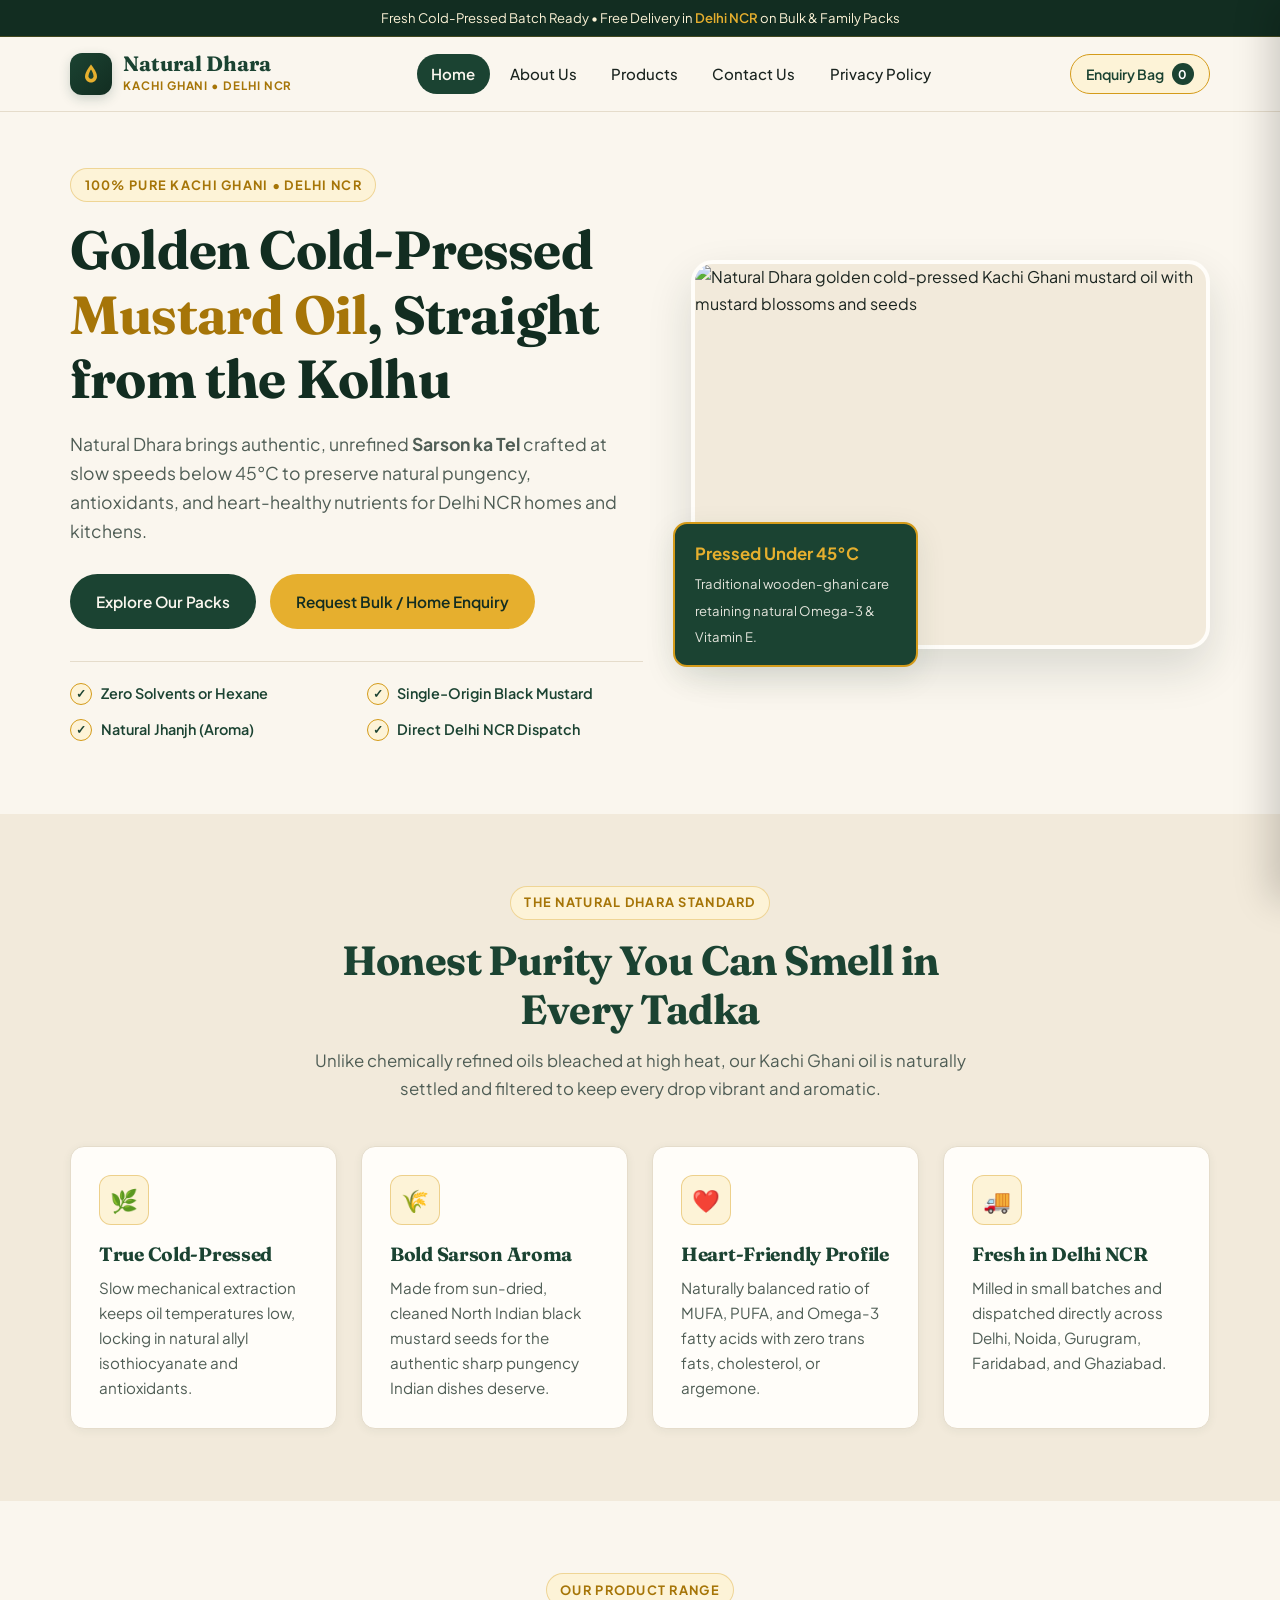
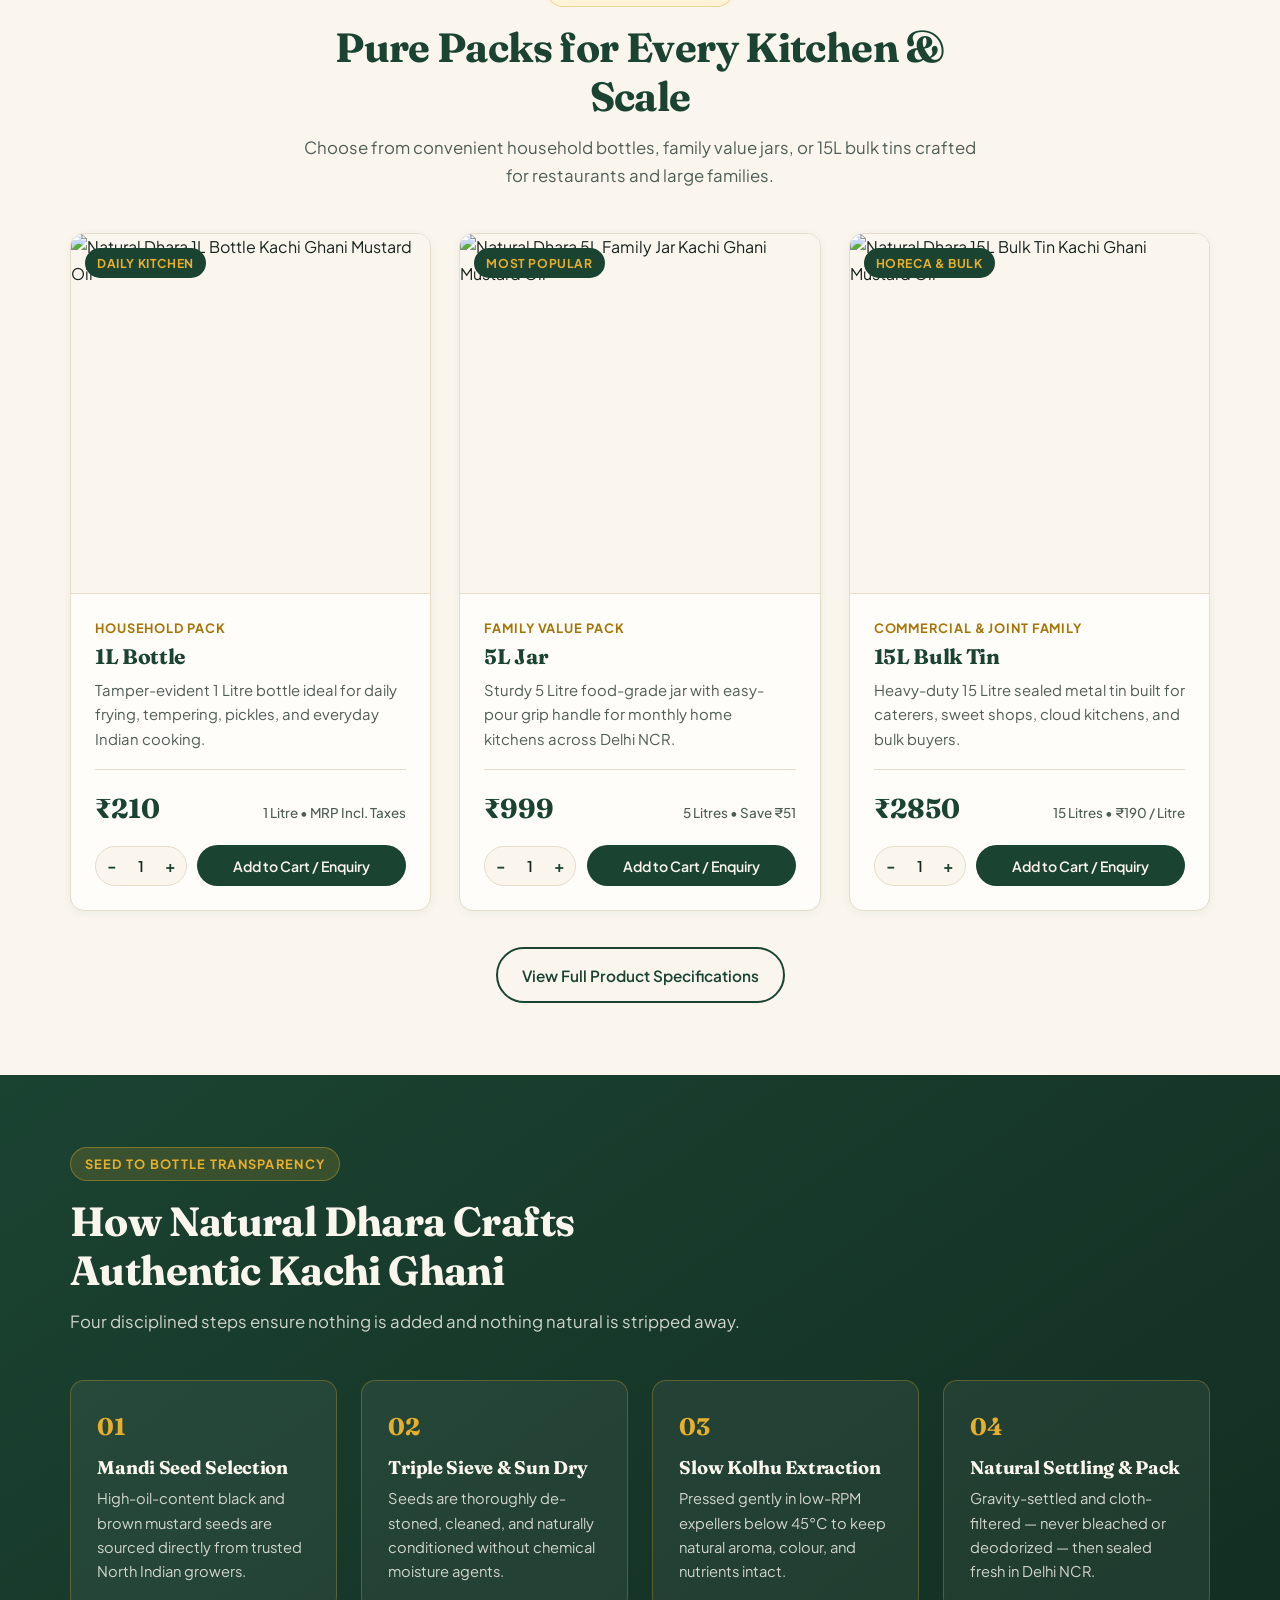
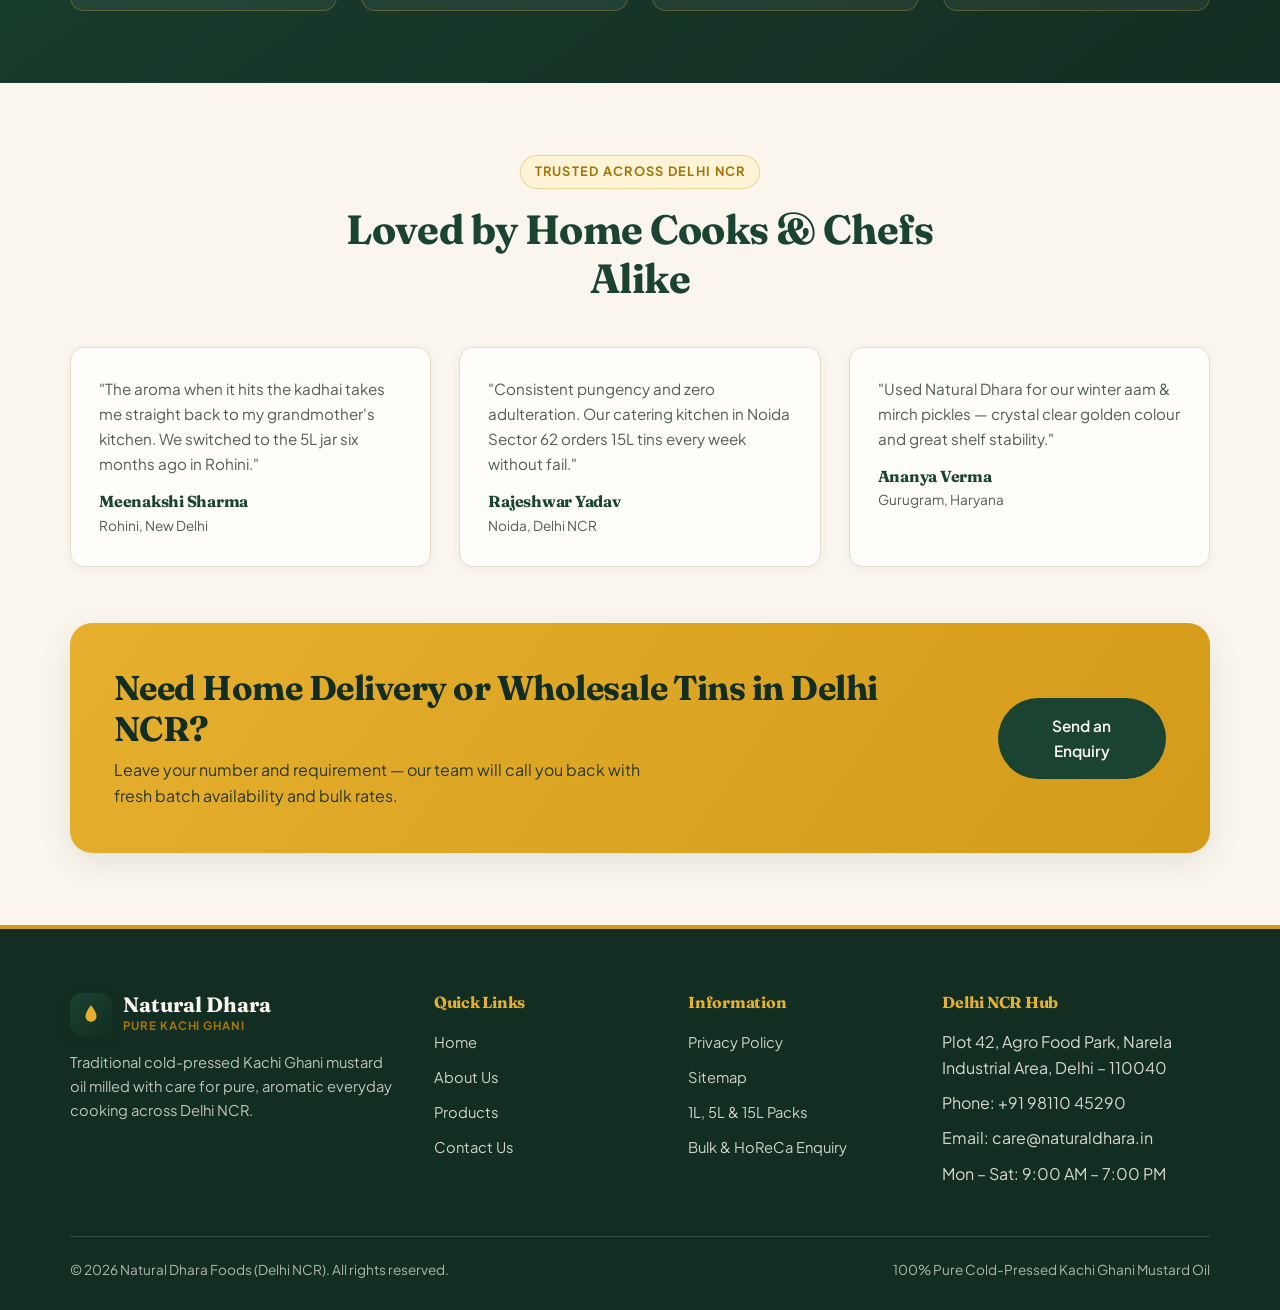
==== index.html @ 4e5362d5 "Add files via upload" ====
<!DOCTYPE html>
<html lang="en">
<head>
  <meta charset="UTF-8" />
  <meta name="viewport" content="width=device-width, initial-scale=1.0" />
  <title>Natural Dhara | Pure Cold-Pressed Kachi Ghani Mustard Oil — Delhi NCR</title>
  <meta name="description" content="Natural Dhara delivers 100% pure, unrefined cold-pressed Kachi Ghani mustard oil across Delhi NCR. Shop 1L bottle, 5L family jar, and 15L bulk tin." />
  <link rel="preconnect" href="https://fonts.googleapis.com" />
  <link rel="preconnect" href="https://fonts.gstatic.com" crossorigin />
  <link href="https://fonts.googleapis.com/css2?family=Fraunces:opsz,wght@9..144,600;9..144,700&family=Plus+Jakarta+Sans:wght@400;500;600;700&display=swap" rel="stylesheet" />
  <link rel="stylesheet" href="styles.css" />
</head>
<body>

  <div class="top-strip">
    Fresh Cold-Pressed Batch Ready • Free Delivery in <span>Delhi NCR</span> on Bulk &amp; Family Packs
  </div>

  <header class="site-header">
    <div class="container nav-wrapper">
      <a href="index.html" class="brand-logo" aria-label="Natural Dhara Home">
        <span class="brand-icon" aria-hidden="true">
          <svg width="24" height="24" viewBox="0 0 24 24" fill="none">
            <path d="M12 2.5C12 2.5 6 9.5 6 14.5C6 17.8137 8.68629 20.5 12 20.5C15.3137 20.5 18 17.8137 18 14.5C18 9.5 12 2.5 12 2.5Z" fill="#E6AF2E"/>
            <path d="M12 7.5C12 7.5 14.5 11.2 14.5 14.2C14.5 15.6 13.4 16.8 12 16.8C10.6 16.8 9.5 15.6 9.5 14.2C9.5 11.2 12 7.5 12 7.5Z" fill="#1B4332"/>
          </svg>
        </span>
        <span class="brand-text">
          <span class="brand-name">Natural Dhara</span>
          <span class="brand-sub">Kachi Ghani • Delhi NCR</span>
        </span>
      </a>

      <nav class="nav-links" id="nd-nav-links" aria-label="Main Navigation">
        <a href="index.html" class="active">Home</a>
        <a href="about.html">About Us</a>
        <a href="products.html">Products</a>
        <a href="contact.html">Contact Us</a>
        <a href="privacy.html">Privacy Policy</a>
      </nav>

      <div class="nav-actions">
        <button type="button" class="cart-btn" data-open-cart aria-label="Open Enquiry Bag">
          <span>Enquiry Bag</span>
          <span class="cart-count" data-cart-count>0</span>
        </button>
        <button type="button" class="hamburger" id="nd-menu-toggle" aria-label="Toggle Menu" aria-expanded="false">
          <svg width="22" height="22" viewBox="0 0 24 24" fill="none" stroke="currentColor" stroke-width="2.2" stroke-linecap="round">
            <line x1="3" y1="6" x2="21" y2="6" />
            <line x1="3" y1="12" x2="21" y2="12" />
            <line x1="3" y1="18" x2="21" y2="18" />
          </svg>
        </button>
      </div>
    </div>
  </header>

  <main>
    <!-- Hero -->
    <section class="hero">
      <div class="container hero-grid">
        <div class="hero-content">
          <span class="eyebrow">100% Pure Kachi Ghani • Delhi NCR</span>
          <h1>Golden Cold-Pressed <span class="highlight">Mustard Oil</span>, Straight from the Kolhu</h1>
          <p class="hero-lead">
            Natural Dhara brings authentic, unrefined <strong>Sarson ka Tel</strong> crafted at slow speeds below 45°C to preserve natural pungency, antioxidants, and heart-healthy nutrients for Delhi NCR homes and kitchens.
          </p>
          <div class="hero-cta">
            <a href="products.html" class="btn btn-primary">Explore Our Packs</a>
            <a href="contact.html" class="btn btn-mustard">Request Bulk / Home Enquiry</a>
          </div>
          <div class="hero-badges">
            <div class="hero-badge-item">
              <span class="badge-dot">✓</span>
              <span>Zero Solvents or Hexane</span>
            </div>
            <div class="hero-badge-item">
              <span class="badge-dot">✓</span>
              <span>Single-Origin Black Mustard</span>
            </div>
            <div class="hero-badge-item">
              <span class="badge-dot">✓</span>
              <span>Natural Jhanjh (Aroma)</span>
            </div>
            <div class="hero-badge-item">
              <span class="badge-dot">✓</span>
              <span>Direct Delhi NCR Dispatch</span>
            </div>
          </div>
        </div>

        <div class="hero-media">
          <div class="hero-image-card">
            <img src="images/hero-mustard-oil.jpg" alt="Natural Dhara golden cold-pressed Kachi Ghani mustard oil with mustard blossoms and seeds" />
          </div>
          <div class="hero-floating-card">
            <strong>Pressed Under 45°C</strong>
            <span>Traditional wooden-ghani care retaining natural Omega-3 &amp; Vitamin E.</span>
          </div>
        </div>
      </div>
    </section>

    <!-- Why Natural Dhara -->
    <section class="section section-alt">
      <div class="container">
        <div class="section-header centered">
          <span class="eyebrow">The Natural Dhara Standard</span>
          <h2>Honest Purity You Can Smell in Every Tadka</h2>
          <p>Unlike chemically refined oils bleached at high heat, our Kachi Ghani oil is naturally settled and filtered to keep every drop vibrant and aromatic.</p>
        </div>

        <div class="grid-4">
          <article class="card">
            <div class="feature-icon" aria-hidden="true">🌿</div>
            <h3>True Cold-Pressed</h3>
            <p>Slow mechanical extraction keeps oil temperatures low, locking in natural allyl isothiocyanate and antioxidants.</p>
          </article>
          <article class="card">
            <div class="feature-icon" aria-hidden="true">🌾</div>
            <h3>Bold Sarson Aroma</h3>
            <p>Made from sun-dried, cleaned North Indian black mustard seeds for the authentic sharp pungency Indian dishes deserve.</p>
          </article>
          <article class="card">
            <div class="feature-icon" aria-hidden="true">❤️</div>
            <h3>Heart-Friendly Profile</h3>
            <p>Naturally balanced ratio of MUFA, PUFA, and Omega-3 fatty acids with zero trans fats, cholesterol, or argemone.</p>
          </article>
          <article class="card">
            <div class="feature-icon" aria-hidden="true">🚚</div>
            <h3>Fresh in Delhi NCR</h3>
            <p>Milled in small batches and dispatched directly across Delhi, Noida, Gurugram, Faridabad, and Ghaziabad.</p>
          </article>
        </div>
      </div>
    </section>

    <!-- Featured Packs -->
    <section class="section">
      <div class="container">
        <div class="section-header centered">
          <span class="eyebrow">Our Product Range</span>
          <h2>Pure Packs for Every Kitchen &amp; Scale</h2>
          <p>Choose from convenient household bottles, family value jars, or 15L bulk tins crafted for restaurants and large families.</p>
        </div>

        <div class="grid-3">
          <article class="product-card">
            <span class="product-badge">Daily Kitchen</span>
            <div class="product-img-wrap">
              <img src="images/product-1l.jpg" alt="Natural Dhara 1L Bottle Kachi Ghani Mustard Oil" />
            </div>
            <div class="product-body">
              <span class="product-meta">Household Pack</span>
              <h3 class="product-title">1L Bottle</h3>
              <p class="product-desc">Tamper-evident 1 Litre bottle ideal for daily frying, tempering, pickles, and everyday Indian cooking.</p>
              <div class="product-footer">
                <div class="price-row">
                  <span class="product-price">₹210</span>
                  <span class="product-unit">1 Litre • MRP Incl. Taxes</span>
                </div>
                <div class="qty-action-row">
                  <div class="qty-selector">
                    <button type="button" data-card-qty="-1" aria-label="Decrease 1L quantity">-</button>
                    <span data-qty-val>1</span>
                    <button type="button" data-card-qty="1" aria-label="Increase 1L quantity">+</button>
                  </div>
                  <button type="button" class="btn btn-primary btn-sm add-enquiry-btn" data-add-product="1l-bottle">Add to Cart / Enquiry</button>
                </div>
              </div>
            </div>
          </article>

          <article class="product-card">
            <span class="product-badge">Most Popular</span>
            <div class="product-img-wrap">
              <img src="images/product-5l.jpg" alt="Natural Dhara 5L Family Jar Kachi Ghani Mustard Oil" />
            </div>
            <div class="product-body">
              <span class="product-meta">Family Value Pack</span>
              <h3 class="product-title">5L Jar</h3>
              <p class="product-desc">Sturdy 5 Litre food-grade jar with easy-pour grip handle for monthly home kitchens across Delhi NCR.</p>
              <div class="product-footer">
                <div class="price-row">
                  <span class="product-price">₹999</span>
                  <span class="product-unit">5 Litres • Save ₹51</span>
                </div>
                <div class="qty-action-row">
                  <div class="qty-selector">
                    <button type="button" data-card-qty="-1" aria-label="Decrease 5L quantity">-</button>
                    <span data-qty-val>1</span>
                    <button type="button" data-card-qty="1" aria-label="Increase 5L quantity">+</button>
                  </div>
                  <button type="button" class="btn btn-primary btn-sm add-enquiry-btn" data-add-product="5l-jar">Add to Cart / Enquiry</button>
                </div>
              </div>
            </div>
          </article>

          <article class="product-card">
            <span class="product-badge">HoReCa &amp; Bulk</span>
            <div class="product-img-wrap">
              <img src="images/product-15l.jpg" alt="Natural Dhara 15L Bulk Tin Kachi Ghani Mustard Oil" />
            </div>
            <div class="product-body">
              <span class="product-meta">Commercial &amp; Joint Family</span>
              <h3 class="product-title">15L Bulk Tin</h3>
              <p class="product-desc">Heavy-duty 15 Litre sealed metal tin built for caterers, sweet shops, cloud kitchens, and bulk buyers.</p>
              <div class="product-footer">
                <div class="price-row">
                  <span class="product-price">₹2850</span>
                  <span class="product-unit">15 Litres • ₹190 / Litre</span>
                </div>
                <div class="qty-action-row">
                  <div class="qty-selector">
                    <button type="button" data-card-qty="-1" aria-label="Decrease 15L quantity">-</button>
                    <span data-qty-val>1</span>
                    <button type="button" data-card-qty="1" aria-label="Increase 15L quantity">+</button>
                  </div>
                  <button type="button" class="btn btn-primary btn-sm add-enquiry-btn" data-add-product="15l-tin">Add to Cart / Enquiry</button>
                </div>
              </div>
            </div>
          </article>
        </div>

        <div style="text-align:center; margin-top:2.25rem;">
          <a href="products.html" class="btn btn-outline">View Full Product Specifications</a>
        </div>
      </div>
    </section>

    <!-- Cold-Press Process -->
    <section class="section section-green">
      <div class="container">
        <div class="section-header">
          <span class="eyebrow">Seed to Bottle Transparency</span>
          <h2>How Natural Dhara Crafts Authentic Kachi Ghani</h2>
          <p>Four disciplined steps ensure nothing is added and nothing natural is stripped away.</p>
        </div>

        <div class="grid-4">
          <div class="process-card">
            <span class="process-step">01</span>
            <h3>Mandi Seed Selection</h3>
            <p>High-oil-content black and brown mustard seeds are sourced directly from trusted North Indian growers.</p>
          </div>
          <div class="process-card">
            <span class="process-step">02</span>
            <h3>Triple Sieve &amp; Sun Dry</h3>
            <p>Seeds are thoroughly de-stoned, cleaned, and naturally conditioned without chemical moisture agents.</p>
          </div>
          <div class="process-card">
            <span class="process-step">03</span>
            <h3>Slow Kolhu Extraction</h3>
            <p>Pressed gently in low-RPM expellers below 45°C to keep natural aroma, colour, and nutrients intact.</p>
          </div>
          <div class="process-card">
            <span class="process-step">04</span>
            <h3>Natural Settling &amp; Pack</h3>
            <p>Gravity-settled and cloth-filtered — never bleached or deodorized — then sealed fresh in Delhi NCR.</p>
          </div>
        </div>
      </div>
    </section>

    <!-- Testimonials & CTA -->
    <section class="section">
      <div class="container">
        <div class="section-header centered">
          <span class="eyebrow">Trusted Across Delhi NCR</span>
          <h2>Loved by Home Cooks &amp; Chefs Alike</h2>
        </div>

        <div class="grid-3" style="margin-bottom: 3.5rem;">
          <article class="card">
            <p>"The aroma when it hits the kadhai takes me straight back to my grandmother's kitchen. We switched to the 5L jar six months ago in Rohini."</p>
            <h4 style="margin-top:1rem;">Meenakshi Sharma</h4>
            <span style="font-size:0.85rem;color:var(--text-muted);">Rohini, New Delhi</span>
          </article>
          <article class="card">
            <p>"Consistent pungency and zero adulteration. Our catering kitchen in Noida Sector 62 orders 15L tins every week without fail."</p>
            <h4 style="margin-top:1rem;">Rajeshwar Yadav</h4>
            <span style="font-size:0.85rem;color:var(--text-muted);">Noida, Delhi NCR</span>
          </article>
          <article class="card">
            <p>"Used Natural Dhara for our winter aam &amp; mirch pickles — crystal clear golden colour and great shelf stability."</p>
            <h4 style="margin-top:1rem;">Ananya Verma</h4>
            <span style="font-size:0.85rem;color:var(--text-muted);">Gurugram, Haryana</span>
          </article>
        </div>

        <div class="cta-banner">
          <div>
            <h2>Need Home Delivery or Wholesale Tins in Delhi NCR?</h2>
            <p>Leave your number and requirement — our team will call you back with fresh batch availability and bulk rates.</p>
          </div>
          <a href="contact.html" class="btn btn-primary">Send an Enquiry</a>
        </div>
      </div>
    </section>
  </main>

  <footer class="site-footer">
    <div class="container">
      <div class="footer-grid">
        <div class="footer-brand">
          <a href="index.html" class="brand-logo">
            <span class="brand-icon" aria-hidden="true">
              <svg width="22" height="22" viewBox="0 0 24 24" fill="none">
                <path d="M12 2.5C12 2.5 6 9.5 6 14.5C6 17.8137 8.68629 20.5 12 20.5C15.3137 20.5 18 17.8137 18 14.5C18 9.5 12 2.5 12 2.5Z" fill="#E6AF2E"/>
              </svg>
            </span>
            <span class="brand-text">
              <span class="brand-name">Natural Dhara</span>
              <span class="brand-sub">Pure Kachi Ghani</span>
            </span>
          </a>
          <p>Traditional cold-pressed Kachi Ghani mustard oil milled with care for pure, aromatic everyday cooking across Delhi NCR.</p>
        </div>

        <div>
          <h4>Quick Links</h4>
          <ul class="footer-links">
            <li><a href="index.html">Home</a></li>
            <li><a href="about.html">About Us</a></li>
            <li><a href="products.html">Products</a></li>
            <li><a href="contact.html">Contact Us</a></li>
          </ul>
        </div>

        <div>
          <h4>Information</h4>
          <ul class="footer-links">
            <li><a href="privacy.html">Privacy Policy</a></li>
            <li><a href="sitemap.xml">Sitemap</a></li>
            <li><a href="products.html">1L, 5L &amp; 15L Packs</a></li>
            <li><a href="contact.html">Bulk &amp; HoReCa Enquiry</a></li>
          </ul>
        </div>

        <div>
          <h4>Delhi NCR Hub</h4>
          <ul class="footer-links">
            <li>Plot 42, Agro Food Park, Narela Industrial Area, Delhi – 110040</li>
            <li>Phone: +91 98110 45290</li>
            <li>Email: care@naturaldhara.in</li>
            <li>Mon – Sat: 9:00 AM – 7:00 PM</li>
          </ul>
        </div>
      </div>

      <div class="footer-bottom">
        <span>© 2026 Natural Dhara Foods (Delhi NCR). All rights reserved.</span>
        <span>100% Pure Cold-Pressed Kachi Ghani Mustard Oil</span>
      </div>
    </div>
  </footer>

  <!-- Enquiry Bag Slide-Over Drawer -->
  <div class="drawer-backdrop" id="nd-drawer-backdrop"></div>
  <aside class="cart-drawer" id="nd-cart-drawer" aria-label="Enquiry Bag Drawer">
    <div class="drawer-header">
      <h3>Your Enquiry Bag</h3>
      <button type="button" class="drawer-close" id="nd-drawer-close" aria-label="Close Enquiry Bag">✕</button>
    </div>
    <div class="drawer-body" id="nd-drawer-body"></div>
    <div class="drawer-footer">
      <div class="drawer-total-row">
        <span>Estimated Total</span>
        <span id="nd-drawer-total">₹0</span>
      </div>
      <a href="contact.html" id="nd-drawer-proceed" class="btn btn-mustard" style="width:100%;">Proceed to Enquiry Form</a>
    </div>
  </aside>

  <script src="script.js"></script>
</body>
</html>
---- styles.css ----
/* ==========================================================================
   Natural Dhara — Cold-Pressed Kachi Ghani Mustard Oil (Delhi NCR)
   Color Palette:
     - Cream: #FAF6EE (bg), #F2EADB (surface), #FFFDF9 (card)
     - Dark Green: #1B4332 (primary), #122D21 (deep), #2D5A44 (hover)
     - Warm Mustard Yellow: #D49B1A (accent), #E6AF2E (bright), #FDF3D7 (tint)
   ========================================================================== */

:root {
  --cream-bg: #FAF6EE;
  --cream-surface: #F2EADB;
  --cream-card: #FFFDF9;
  --green-dark: #1B4332;
  --green-deep: #122D21;
  --green-mid: #2D5A44;
  --green-muted: #4A6457;
  --mustard: #D49B1A;
  --mustard-bright: #E6AF2E;
  --mustard-dark: #A67508;
  --mustard-tint: #FDF3D7;
  --text-main: #1A241F;
  --text-muted: #4F5D55;
  --border-light: #E5DCCB;
  --shadow-sm: 0 2px 10px rgba(27, 67, 50, 0.06);
  --shadow-md: 0 10px 30px rgba(27, 67, 50, 0.10);
  --shadow-lg: 0 20px 45px rgba(18, 45, 33, 0.14);
  --radius-sm: 8px;
  --radius-md: 14px;
  --radius-lg: 22px;
  --max-width: 1180px;
  --transition: 0.24s cubic-bezier(0.22, 1, 0.36, 1);
}

*,
*::before,
*::after {
  box-sizing: border-box;
  margin: 0;
  padding: 0;
}

html {
  scroll-behavior: smooth;
  font-size: 16px;
}

body {
  font-family: 'Plus Jakarta Sans', -apple-system, BlinkMacSystemFont, 'Segoe UI', Roboto, sans-serif;
  background-color: var(--cream-bg);
  color: var(--text-main);
  line-height: 1.65;
  -webkit-font-smoothing: antialiased;
  overflow-x: hidden;
}

h1, h2, h3, h4, .font-serif {
  font-family: 'Fraunces', Georgia, 'Times New Roman', serif;
  color: var(--green-dark);
  line-height: 1.2;
  letter-spacing: -0.015em;
}

img {
  max-width: 100%;
  display: block;
}

a {
  color: inherit;
  text-decoration: none;
  transition: color var(--transition);
}

ul {
  list-style: none;
}

button,
input,
select,
textarea {
  font-family: inherit;
  font-size: inherit;
}

.container {
  width: 100%;
  max-width: var(--max-width);
  margin: 0 auto;
  padding: 0 1.25rem;
}

/* ---------- Announcement Top Strip ---------- */
.top-strip {
  background-color: var(--green-deep);
  color: var(--mustard-tint);
  font-size: 0.82rem;
  padding: 0.45rem 1rem;
  text-align: center;
  border-bottom: 1px solid rgba(212, 155, 26, 0.25);
}

.top-strip span {
  color: var(--mustard-bright);
  font-weight: 600;
}

/* ---------- Header & Navigation ---------- */
.site-header {
  position: sticky;
  top: 0;
  z-index: 100;
  background-color: rgba(250, 246, 238, 0.94);
  backdrop-filter: blur(12px);
  -webkit-backdrop-filter: blur(12px);
  border-bottom: 1px solid var(--border-light);
}

.nav-wrapper {
  display: flex;
  align-items: center;
  justify-content: space-between;
  gap: 1rem;
  min-height: 74px;
}

.brand-logo {
  display: inline-flex;
  align-items: center;
  gap: 0.7rem;
  flex-shrink: 0;
}

.brand-icon {
  width: 42px;
  height: 42px;
  border-radius: 12px;
  background: linear-gradient(135deg, var(--green-dark), var(--green-deep));
  display: grid;
  place-items: center;
  box-shadow: 0 4px 12px rgba(27, 67, 50, 0.2);
}

.brand-text {
  display: flex;
  flex-direction: column;
}

.brand-name {
  font-family: 'Fraunces', Georgia, serif;
  font-size: 1.3rem;
  font-weight: 700;
  color: var(--green-dark);
  line-height: 1.1;
}

.brand-sub {
  font-size: 0.72rem;
  letter-spacing: 0.08em;
  text-transform: uppercase;
  color: var(--mustard-dark);
  font-weight: 700;
}

.nav-links {
  display: flex;
  align-items: center;
  gap: 0.35rem;
}

.nav-links a {
  padding: 0.5rem 0.9rem;
  border-radius: 999px;
  font-size: 0.94rem;
  font-weight: 500;
  color: var(--text-main);
  transition: background-color var(--transition), color var(--transition);
}

.nav-links a:hover {
  background-color: var(--cream-surface);
  color: var(--green-dark);
}

.nav-links a.active {
  background-color: var(--green-dark);
  color: var(--cream-bg);
  font-weight: 600;
}

.nav-actions {
  display: flex;
  align-items: center;
  gap: 0.65rem;
}

.cart-btn {
  display: inline-flex;
  align-items: center;
  gap: 0.5rem;
  background-color: var(--mustard-tint);
  color: var(--green-dark);
  border: 1.5px solid var(--mustard);
  padding: 0.5rem 0.95rem;
  border-radius: 999px;
  font-weight: 600;
  font-size: 0.88rem;
  cursor: pointer;
  transition: all var(--transition);
}

.cart-btn:hover {
  background-color: var(--mustard-bright);
  transform: translateY(-1px);
}

.cart-count {
  background-color: var(--green-dark);
  color: #fff;
  font-size: 0.75rem;
  font-weight: 700;
  min-width: 22px;
  height: 22px;
  border-radius: 999px;
  display: inline-grid;
  place-items: center;
  padding: 0 0.35rem;
}

.hamburger {
  display: none;
  background: transparent;
  border: 1.5px solid var(--border-light);
  border-radius: var(--radius-sm);
  width: 42px;
  height: 42px;
  place-items: center;
  cursor: pointer;
  color: var(--green-dark);
}

/* ---------- Buttons ---------- */
.btn {
  display: inline-flex;
  align-items: center;
  justify-content: center;
  gap: 0.5rem;
  padding: 0.82rem 1.5rem;
  border-radius: 999px;
  font-weight: 600;
  font-size: 0.96rem;
  cursor: pointer;
  border: 2px solid transparent;
  transition: all var(--transition);
  text-align: center;
}

.btn-primary {
  background-color: var(--green-dark);
  color: var(--cream-bg);
}

.btn-primary:hover {
  background-color: var(--green-deep);
  transform: translateY(-2px);
  box-shadow: var(--shadow-md);
}

.btn-mustard {
  background-color: var(--mustard-bright);
  color: var(--green-deep);
}

.btn-mustard:hover {
  background-color: var(--mustard);
  transform: translateY(-2px);
  box-shadow: var(--shadow-md);
}

.btn-outline {
  background-color: transparent;
  border-color: var(--green-dark);
  color: var(--green-dark);
}

.btn-outline:hover {
  background-color: var(--green-dark);
  color: var(--cream-bg);
}

.btn-sm {
  padding: 0.6rem 1.1rem;
  font-size: 0.88rem;
}

/* ---------- Section Helpers ---------- */
.section {
  padding: 4.5rem 0;
}

.section-alt {
  background-color: var(--cream-surface);
}

.section-green {
  background: linear-gradient(145deg, var(--green-dark), var(--green-deep));
  color: var(--cream-bg);
}

.section-green h2,
.section-green h3,
.section-green h4 {
  color: var(--cream-bg);
}

.eyebrow {
  display: inline-flex;
  align-items: center;
  gap: 0.45rem;
  font-size: 0.8rem;
  font-weight: 700;
  text-transform: uppercase;
  letter-spacing: 0.1em;
  color: var(--mustard-dark);
  background-color: var(--mustard-tint);
  border: 1px solid rgba(212, 155, 26, 0.35);
  padding: 0.35rem 0.85rem;
  border-radius: 999px;
  margin-bottom: 1rem;
}

.section-green .eyebrow {
  background-color: rgba(230, 175, 46, 0.16);
  color: var(--mustard-bright);
  border-color: rgba(230, 175, 46, 0.38);
}

.section-header {
  max-width: 680px;
  margin-bottom: 2.75rem;
}

.section-header.centered {
  margin-left: auto;
  margin-right: auto;
  text-align: center;
}

.section-header h2 {
  font-size: clamp(1.85rem, 3.2vw, 2.55rem);
  margin-bottom: 0.8rem;
}

.section-header p {
  color: var(--text-muted);
  font-size: 1.05rem;
}

.section-green .section-header p {
  color: rgba(250, 246, 238, 0.82);
}

/* ---------- Hero Section ---------- */
.hero {
  padding: 3.5rem 0 4.5rem;
  position: relative;
  overflow: hidden;
}

.hero-grid {
  display: grid;
  grid-template-columns: 1.05fr 0.95fr;
  gap: 3rem;
  align-items: center;
}

.hero-content h1 {
  font-size: clamp(2.2rem, 4.4vw, 3.35rem);
  margin-bottom: 1.15rem;
  color: var(--green-deep);
}

.hero-content h1 .highlight {
  color: var(--mustard-dark);
  position: relative;
}

.hero-lead {
  font-size: 1.1rem;
  color: var(--text-muted);
  margin-bottom: 1.75rem;
  max-width: 560px;
}

.hero-cta {
  display: flex;
  flex-wrap: wrap;
  gap: 0.9rem;
  margin-bottom: 2rem;
}

.hero-badges {
  display: grid;
  grid-template-columns: repeat(2, minmax(0, 1fr));
  gap: 0.75rem 1.25rem;
  padding-top: 1.25rem;
  border-top: 1px solid var(--border-light);
}

.hero-badge-item {
  display: flex;
  align-items: center;
  gap: 0.55rem;
  font-size: 0.9rem;
  font-weight: 600;
  color: var(--green-dark);
}

.badge-dot {
  width: 22px;
  height: 22px;
  border-radius: 50%;
  background-color: var(--mustard-tint);
  border: 1px solid var(--mustard);
  color: var(--green-dark);
  display: grid;
  place-items: center;
  font-size: 0.75rem;
  flex-shrink: 0;
}

.hero-media {
  position: relative;
}

.hero-image-card {
  border-radius: var(--radius-lg);
  overflow: hidden;
  box-shadow: var(--shadow-lg);
  border: 4px solid var(--cream-card);
  background-color: var(--cream-surface);
  aspect-ratio: 4 / 3;
}

.hero-image-card img {
  width: 100%;
  height: 100%;
  object-fit: cover;
}

.hero-floating-card {
  position: absolute;
  bottom: -18px;
  left: -18px;
  background-color: var(--green-dark);
  color: var(--cream-bg);
  padding: 1rem 1.25rem;
  border-radius: var(--radius-md);
  box-shadow: var(--shadow-md);
  border: 2px solid var(--mustard);
  max-width: 245px;
}

.hero-floating-card strong {
  display: block;
  color: var(--mustard-bright);
  font-size: 1.05rem;
  margin-bottom: 0.15rem;
}

.hero-floating-card span {
  font-size: 0.82rem;
  color: rgba(250, 246, 238, 0.9);
}

/* ---------- Page Banner (Inner Pages) ---------- */
.page-banner {
  background: linear-gradient(135deg, var(--green-dark), var(--green-deep));
  color: var(--cream-bg);
  padding: 3.5rem 0;
  border-bottom: 4px solid var(--mustard);
}

.page-banner h1 {
  color: var(--cream-bg);
  font-size: clamp(2rem, 3.8vw, 2.8rem);
  margin-bottom: 0.6rem;
}

.page-banner p {
  color: rgba(250, 246, 238, 0.85);
  max-width: 650px;
  font-size: 1.05rem;
}

.breadcrumb {
  display: flex;
  align-items: center;
  gap: 0.5rem;
  font-size: 0.85rem;
  color: var(--mustard-bright);
  margin-bottom: 0.9rem;
}

.breadcrumb a:hover {
  text-decoration: underline;
}

/* ---------- Grids & Cards ---------- */
.grid-4 {
  display: grid;
  grid-template-columns: repeat(4, minmax(0, 1fr));
  gap: 1.5rem;
}

.grid-3 {
  display: grid;
  grid-template-columns: repeat(3, minmax(0, 1fr));
  gap: 1.75rem;
}

.grid-2 {
  display: grid;
  grid-template-columns: repeat(2, minmax(0, 1fr));
  gap: 2.25rem;
  align-items: center;
}

.card {
  background-color: var(--cream-card);
  border: 1px solid var(--border-light);
  border-radius: var(--radius-md);
  padding: 1.75rem;
  box-shadow: var(--shadow-sm);
  transition: transform var(--transition), box-shadow var(--transition);
}

.card:hover {
  transform: translateY(-4px);
  box-shadow: var(--shadow-md);
}

.feature-icon {
  width: 50px;
  height: 50px;
  border-radius: 12px;
  background-color: var(--mustard-tint);
  color: var(--green-dark);
  display: grid;
  place-items: center;
  font-size: 1.4rem;
  margin-bottom: 1.1rem;
  border: 1px solid rgba(212, 155, 26, 0.4);
}

.card h3 {
  font-size: 1.2rem;
  margin-bottom: 0.55rem;
}

.card p {
  color: var(--text-muted);
  font-size: 0.95rem;
}

/* ---------- Product Cards ---------- */
.product-card {
  background-color: var(--cream-card);
  border: 1px solid var(--border-light);
  border-radius: var(--radius-md);
  overflow: hidden;
  display: flex;
  flex-direction: column;
  box-shadow: var(--shadow-sm);
  transition: transform var(--transition), box-shadow var(--transition);
  position: relative;
}

.product-card:hover {
  transform: translateY(-5px);
  box-shadow: var(--shadow-md);
}

.product-badge {
  position: absolute;
  top: 14px;
  left: 14px;
  background-color: var(--green-dark);
  color: var(--mustard-bright);
  font-size: 0.76rem;
  font-weight: 700;
  text-transform: uppercase;
  letter-spacing: 0.05em;
  padding: 0.3rem 0.75rem;
  border-radius: 999px;
  z-index: 2;
}

.product-img-wrap {
  background-color: var(--cream-bg);
  aspect-ratio: 1 / 1;
  overflow: hidden;
  border-bottom: 1px solid var(--border-light);
}

.product-img-wrap img {
  width: 100%;
  height: 100%;
  object-fit: cover;
  transition: transform 0.4s ease;
}

.product-card:hover .product-img-wrap img {
  transform: scale(1.04);
}

.product-body {
  padding: 1.5rem;
  display: flex;
  flex-direction: column;
  flex: 1;
}

.product-meta {
  font-size: 0.8rem;
  font-weight: 700;
  text-transform: uppercase;
  letter-spacing: 0.07em;
  color: var(--mustard-dark);
  margin-bottom: 0.35rem;
}

.product-title {
  font-size: 1.32rem;
  margin-bottom: 0.5rem;
}

.product-desc {
  color: var(--text-muted);
  font-size: 0.93rem;
  margin-bottom: 1.1rem;
}

.product-specs {
  display: flex;
  flex-wrap: wrap;
  gap: 0.4rem;
  margin-bottom: 1.25rem;
}

.spec-pill {
  font-size: 0.78rem;
  background-color: var(--cream-surface);
  color: var(--green-dark);
  padding: 0.25rem 0.65rem;
  border-radius: 999px;
  font-weight: 600;
}

.product-footer {
  margin-top: auto;
  padding-top: 1rem;
  border-top: 1px solid var(--border-light);
  display: flex;
  flex-direction: column;
  gap: 0.9rem;
}

.price-row {
  display: flex;
  align-items: baseline;
  justify-content: space-between;
  gap: 0.75rem;
}

.product-price {
  font-family: 'Fraunces', Georgia, serif;
  font-size: 1.7rem;
  font-weight: 700;
  color: var(--green-dark);
}

.product-unit {
  font-size: 0.84rem;
  color: var(--text-muted);
  font-weight: 500;
}

.qty-action-row {
  display: flex;
  align-items: center;
  gap: 0.65rem;
}

.qty-selector {
  display: inline-flex;
  align-items: center;
  border: 1.5px solid var(--border-light);
  border-radius: 999px;
  background-color: var(--cream-bg);
  overflow: hidden;
}

.qty-selector button {
  background: transparent;
  border: none;
  width: 32px;
  height: 38px;
  font-weight: 700;
  color: var(--green-dark);
  cursor: pointer;
}

.qty-selector button:hover {
  background-color: var(--cream-surface);
}

.qty-selector span {
  min-width: 26px;
  text-align: center;
  font-weight: 600;
  font-size: 0.92rem;
}

.add-enquiry-btn {
  flex: 1;
}

/* ---------- Process Steps (Dark Green Band) ---------- */
.process-card {
  background-color: rgba(255, 253, 249, 0.06);
  border: 1px solid rgba(230, 175, 46, 0.28);
  border-radius: var(--radius-md);
  padding: 1.65rem;
}

.process-step {
  display: inline-block;
  font-family: 'Fraunces', Georgia, serif;
  font-size: 1.5rem;
  font-weight: 700;
  color: var(--mustard-bright);
  margin-bottom: 0.65rem;
}

.process-card h3 {
  font-size: 1.15rem;
  margin-bottom: 0.45rem;
}

.process-card p {
  font-size: 0.92rem;
  color: rgba(250, 246, 238, 0.82);
}

/* ---------- Comparison Table (About Page) ---------- */
.table-wrap {
  overflow-x: auto;
  border-radius: var(--radius-md);
  border: 1px solid var(--border-light);
  background-color: var(--cream-card);
  box-shadow: var(--shadow-sm);
}

.compare-table {
  width: 100%;
  border-collapse: collapse;
  min-width: 600px;
}

.compare-table th,
.compare-table td {
  padding: 1rem 1.25rem;
  text-align: left;
  border-bottom: 1px solid var(--border-light);
}

.compare-table th {
  background-color: var(--green-dark);
  color: var(--cream-bg);
  font-weight: 600;
}

.compare-table th.highlight-col {
  background-color: var(--mustard-bright);
  color: var(--green-deep);
}

.compare-table tr:last-child td {
  border-bottom: none;
}

.compare-table td.good {
  color: var(--green-dark);
  font-weight: 600;
  background-color: rgba(253, 243, 215, 0.45);
}

/* ---------- Contact & Form ---------- */
.contact-layout {
  display: grid;
  grid-template-columns: 0.9fr 1.1fr;
  gap: 2.5rem;
  align-items: start;
}

.info-stack {
  display: flex;
  flex-direction: column;
  gap: 1.2rem;
}

.info-item {
  display: flex;
  gap: 1rem;
  align-items: flex-start;
  background-color: var(--cream-card);
  padding: 1.25rem;
  border-radius: var(--radius-md);
  border: 1px solid var(--border-light);
}

.info-icon {
  width: 44px;
  height: 44px;
  border-radius: 10px;
  background-color: var(--green-dark);
  color: var(--mustard-bright);
  display: grid;
  place-items: center;
  flex-shrink: 0;
  font-size: 1.15rem;
}

.info-item h3 {
  font-size: 1.05rem;
  margin-bottom: 0.25rem;
}

.info-item p,
.info-item a {
  font-size: 0.93rem;
  color: var(--text-muted);
}

.form-card {
  background-color: var(--cream-card);
  border: 1px solid var(--border-light);
  border-radius: var(--radius-lg);
  padding: 2.2rem;
  box-shadow: var(--shadow-md);
}

.form-grid {
  display: grid;
  grid-template-columns: repeat(2, minmax(0, 1fr));
  gap: 1.1rem;
}

.form-group {
  display: flex;
  flex-direction: column;
  gap: 0.4rem;
  margin-bottom: 1rem;
}

.form-group.full {
  grid-column: 1 / -1;
}

.form-group label {
  font-size: 0.88rem;
  font-weight: 600;
  color: var(--green-dark);
}

.form-group input,
.form-group select,
.form-group textarea {
  width: 100%;
  padding: 0.78rem 0.95rem;
  border-radius: var(--radius-sm);
  border: 1.5px solid var(--border-light);
  background-color: var(--cream-bg);
  color: var(--text-main);
  transition: border-color var(--transition), box-shadow var(--transition);
}

.form-group input:focus,
.form-group select:focus,
.form-group textarea:focus {
  outline: none;
  border-color: var(--green-dark);
  box-shadow: 0 0 0 3px rgba(27, 67, 50, 0.12);
  background-color: #fff;
}

.form-error {
  font-size: 0.82rem;
  color: #B42318;
  display: none;
}

.form-error.visible {
  display: block;
}

.cart-prefill-box {
  background-color: var(--mustard-tint);
  border: 1px solid var(--mustard);
  border-radius: var(--radius-sm);
  padding: 0.9rem 1rem;
  margin-bottom: 1.25rem;
  font-size: 0.9rem;
  color: var(--green-deep);
}

.thank-you-box {
  display: none;
  text-align: center;
  padding: 2.5rem 1.5rem;
  background-color: var(--mustard-tint);
  border: 2px solid var(--mustard);
  border-radius: var(--radius-md);
}

.thank-you-box.visible {
  display: block;
}

.thank-you-icon {
  width: 64px;
  height: 64px;
  border-radius: 50%;
  background-color: var(--green-dark);
  color: var(--mustard-bright);
  display: grid;
  place-items: center;
  font-size: 1.8rem;
  margin: 0 auto 1rem;
}

.thank-you-box h3 {
  font-size: 1.65rem;
  margin-bottom: 0.6rem;
}

.thank-you-box p {
  color: var(--text-muted);
  margin-bottom: 1.35rem;
}

/* ---------- Privacy Document ---------- */
.policy-card {
  background-color: var(--cream-card);
  border: 1px solid var(--border-light);
  border-radius: var(--radius-lg);
  padding: 2.5rem;
  box-shadow: var(--shadow-sm);
  max-width: 880px;
  margin: 0 auto;
}

.policy-card h2 {
  font-size: 1.45rem;
  margin-top: 2rem;
  margin-bottom: 0.65rem;
  padding-top: 1.25rem;
  border-top: 1px solid var(--border-light);
}

.policy-card h2:first-of-type {
  margin-top: 0;
  padding-top: 0;
  border-top: none;
}

.policy-card p,
.policy-card li {
  color: var(--text-muted);
  margin-bottom: 0.75rem;
}

.policy-card ul {
  list-style: disc;
  padding-left: 1.4rem;
  margin-bottom: 1rem;
}

/* ---------- Cart / Enquiry Slide-over Drawer ---------- */
.drawer-backdrop {
  position: fixed;
  inset: 0;
  background-color: rgba(18, 45, 33, 0.55);
  z-index: 200;
  opacity: 0;
  pointer-events: none;
  transition: opacity var(--transition);
}

.drawer-backdrop.open {
  opacity: 1;
  pointer-events: auto;
}

.cart-drawer {
  position: fixed;
  top: 0;
  right: 0;
  bottom: 0;
  width: min(420px, 100%);
  background-color: var(--cream-card);
  z-index: 210;
  transform: translateX(100%);
  transition: transform var(--transition);
  display: flex;
  flex-direction: column;
  box-shadow: -10px 0 35px rgba(0, 0, 0, 0.18);
}

.cart-drawer.open {
  transform: translateX(0);
}

.drawer-header {
  padding: 1.25rem 1.4rem;
  background-color: var(--green-dark);
  color: var(--cream-bg);
  display: flex;
  align-items: center;
  justify-content: space-between;
}

.drawer-header h3 {
  color: var(--cream-bg);
  font-size: 1.2rem;
}

.drawer-close {
  background: transparent;
  border: 1px solid rgba(250, 246, 238, 0.35);
  color: var(--cream-bg);
  width: 34px;
  height: 34px;
  border-radius: 50%;
  cursor: pointer;
  font-size: 1.1rem;
}

.drawer-body {
  flex: 1;
  overflow-y: auto;
  padding: 1.25rem 1.4rem;
}

.drawer-empty {
  text-align: center;
  padding: 3rem 1rem;
  color: var(--text-muted);
}

.drawer-item {
  display: flex;
  align-items: center;
  justify-content: space-between;
  gap: 0.9rem;
  padding: 0.9rem 0;
  border-bottom: 1px solid var(--border-light);
}

.drawer-item-info h4 {
  font-size: 1rem;
  margin-bottom: 0.15rem;
}

.drawer-item-info span {
  font-size: 0.85rem;
  color: var(--text-muted);
}

.drawer-item-controls {
  display: flex;
  align-items: center;
  gap: 0.45rem;
}

.drawer-qty-btn {
  width: 28px;
  height: 28px;
  border-radius: 50%;
  border: 1px solid var(--border-light);
  background-color: var(--cream-bg);
  cursor: pointer;
  font-weight: 700;
  color: var(--green-dark);
}

.drawer-remove {
  background: transparent;
  border: none;
  color: #B42318;
  font-size: 0.8rem;
  cursor: pointer;
  margin-left: 0.3rem;
}

.drawer-footer {
  padding: 1.25rem 1.4rem;
  background-color: var(--cream-surface);
  border-top: 1px solid var(--border-light);
}

.drawer-total-row {
  display: flex;
  justify-content: space-between;
  font-size: 1.15rem;
  font-weight: 700;
  color: var(--green-dark);
  margin-bottom: 1rem;
}

/* ---------- Toast ---------- */
.toast {
  position: fixed;
  bottom: 24px;
  left: 50%;
  transform: translateX(-50%) translateY(90px);
  background-color: var(--green-deep);
  color: var(--cream-bg);
  border: 1.5px solid var(--mustard-bright);
  padding: 0.78rem 1.35rem;
  border-radius: 999px;
  font-size: 0.92rem;
  font-weight: 600;
  box-shadow: var(--shadow-lg);
  z-index: 300;
  opacity: 0;
  transition: all 0.28s ease;
}

.toast.show {
  transform: translateX(-50%) translateY(0);
  opacity: 1;
}

/* ---------- CTA Banner ---------- */
.cta-banner {
  background: linear-gradient(125deg, var(--mustard-bright), var(--mustard));
  border-radius: var(--radius-lg);
  padding: 2.75rem;
  display: flex;
  align-items: center;
  justify-content: space-between;
  gap: 2rem;
  box-shadow: var(--shadow-md);
}

.cta-banner h2 {
  color: var(--green-deep);
  font-size: clamp(1.6rem, 2.8vw, 2.15rem);
  margin-bottom: 0.45rem;
}

.cta-banner p {
  color: var(--green-deep);
  opacity: 0.9;
  max-width: 560px;
}

/* ---------- Footer ---------- */
.site-footer {
  background-color: var(--green-deep);
  color: rgba(250, 246, 238, 0.85);
  padding: 4rem 0 1.75rem;
  border-top: 4px solid var(--mustard);
}

.footer-grid {
  display: grid;
  grid-template-columns: 1.35fr 0.9fr 0.9fr 1.1fr;
  gap: 2.2rem;
  padding-bottom: 2.5rem;
  border-bottom: 1px solid rgba(250, 246, 238, 0.14);
}

.footer-brand .brand-name {
  color: var(--cream-bg);
}

.footer-brand p {
  margin-top: 0.9rem;
  font-size: 0.92rem;
  color: rgba(250, 246, 238, 0.75);
}

.site-footer h4 {
  color: var(--mustard-bright);
  font-size: 1rem;
  margin-bottom: 1rem;
}

.footer-links li {
  margin-bottom: 0.55rem;
}

.footer-links a {
  font-size: 0.92rem;
  color: rgba(250, 246, 238, 0.82);
}

.footer-links a:hover {
  color: var(--mustard-bright);
  padding-left: 3px;
}

.footer-bottom {
  padding-top: 1.4rem;
  display: flex;
  flex-wrap: wrap;
  justify-content: space-between;
  gap: 1rem;
  font-size: 0.85rem;
  color: rgba(250, 246, 238, 0.68);
}

/* ---------- Responsive Breakpoints ---------- */
@media (max-width: 980px) {
  .hero-grid,
  .grid-2,
  .contact-layout {
    grid-template-columns: 1fr;
  }

  .grid-4 {
    grid-template-columns: repeat(2, minmax(0, 1fr));
  }

  .grid-3 {
    grid-template-columns: repeat(2, minmax(0, 1fr));
  }

  .footer-grid {
    grid-template-columns: repeat(2, minmax(0, 1fr));
  }

  .hero-floating-card {
    left: 14px;
    bottom: 14px;
  }

  .cta-banner {
    flex-direction: column;
    align-items: flex-start;
  }
}

@media (max-width: 760px) {
  .hamburger {
    display: grid;
  }

  .nav-links {
    position: absolute;
    top: 74px;
    left: 0;
    right: 0;
    background-color: var(--cream-card);
    border-bottom: 2px solid var(--mustard);
    flex-direction: column;
    align-items: stretch;
    padding: 1rem 1.25rem 1.4rem;
    gap: 0.35rem;
    box-shadow: var(--shadow-md);
    display: none;
  }

  .nav-links.open {
    display: flex;
  }

  .nav-links a {
    border-radius: var(--radius-sm);
    padding: 0.7rem 0.9rem;
  }

  .grid-4,
  .grid-3,
  .footer-grid,
  .form-grid,
  .hero-badges {
    grid-template-columns: 1fr;
  }

  .section {
    padding: 3.25rem 0;
  }

  .form-card,
  .policy-card {
    padding: 1.5rem;
  }
}
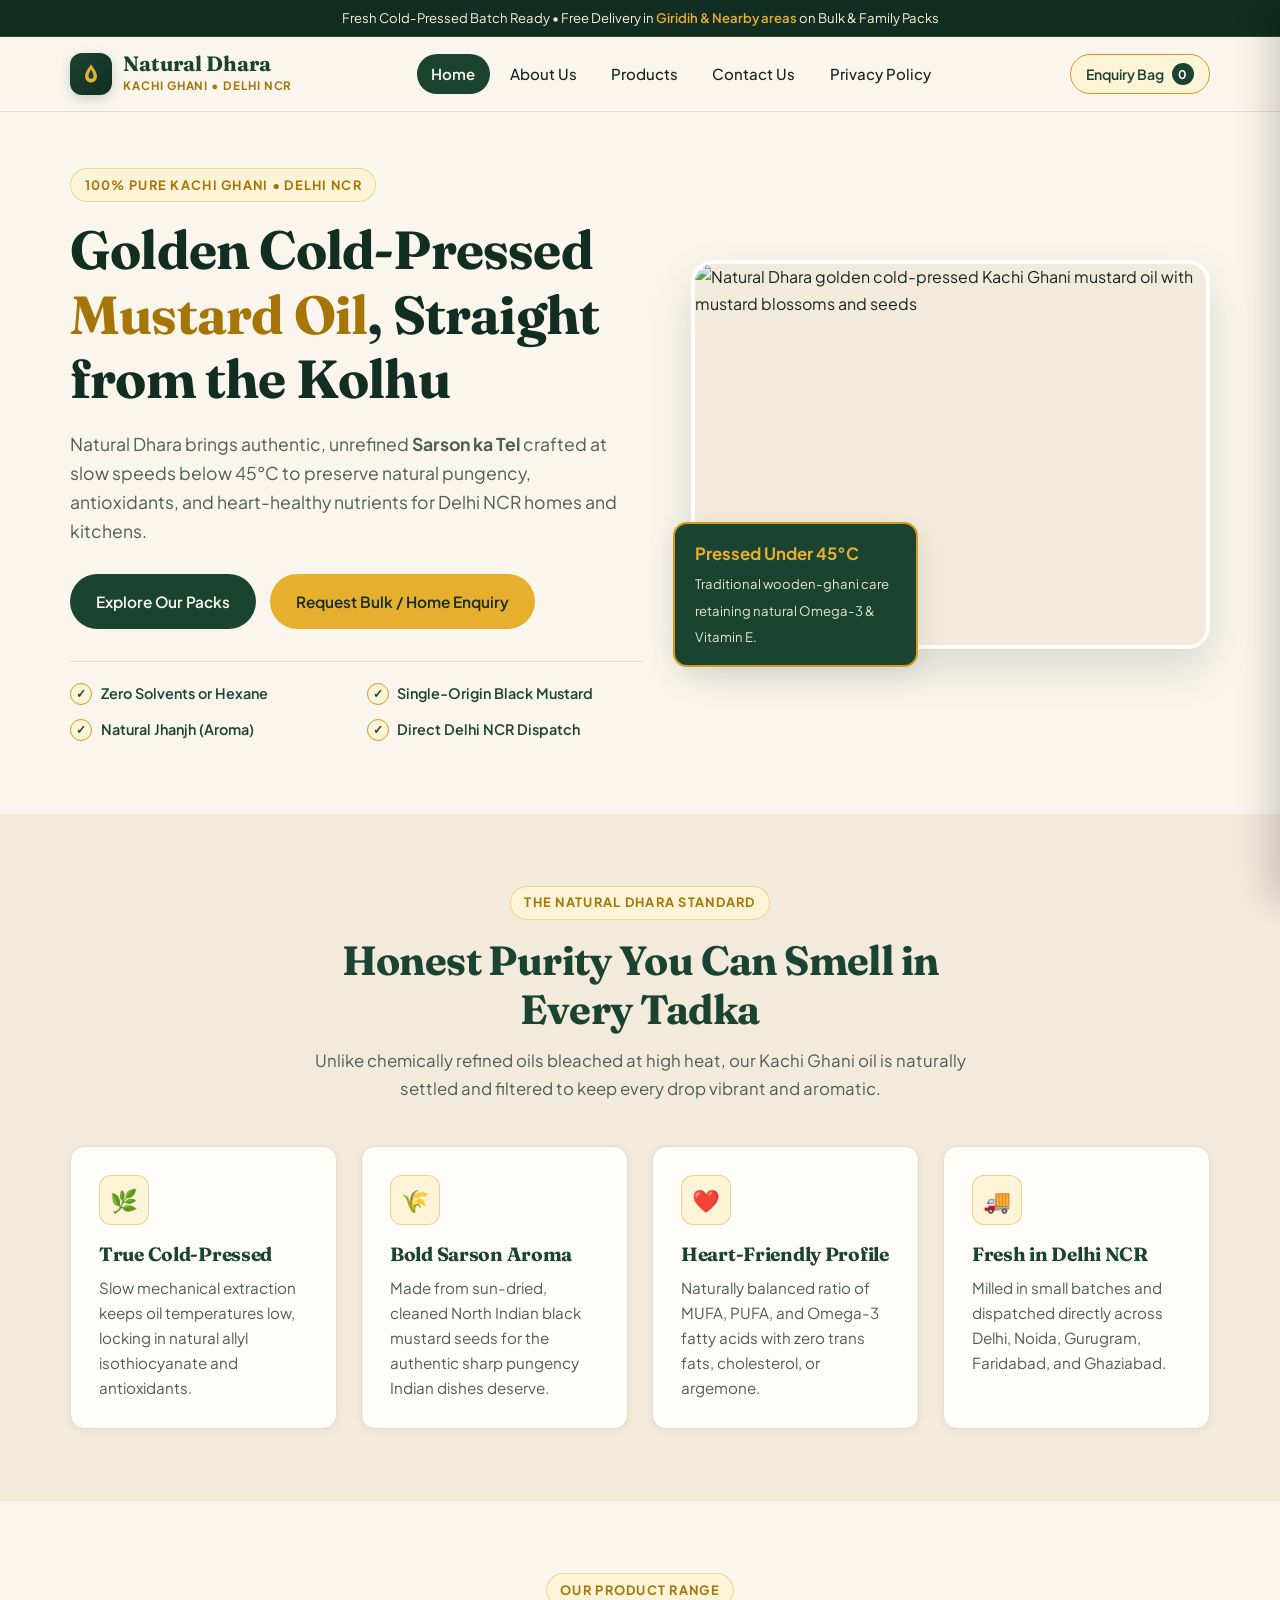
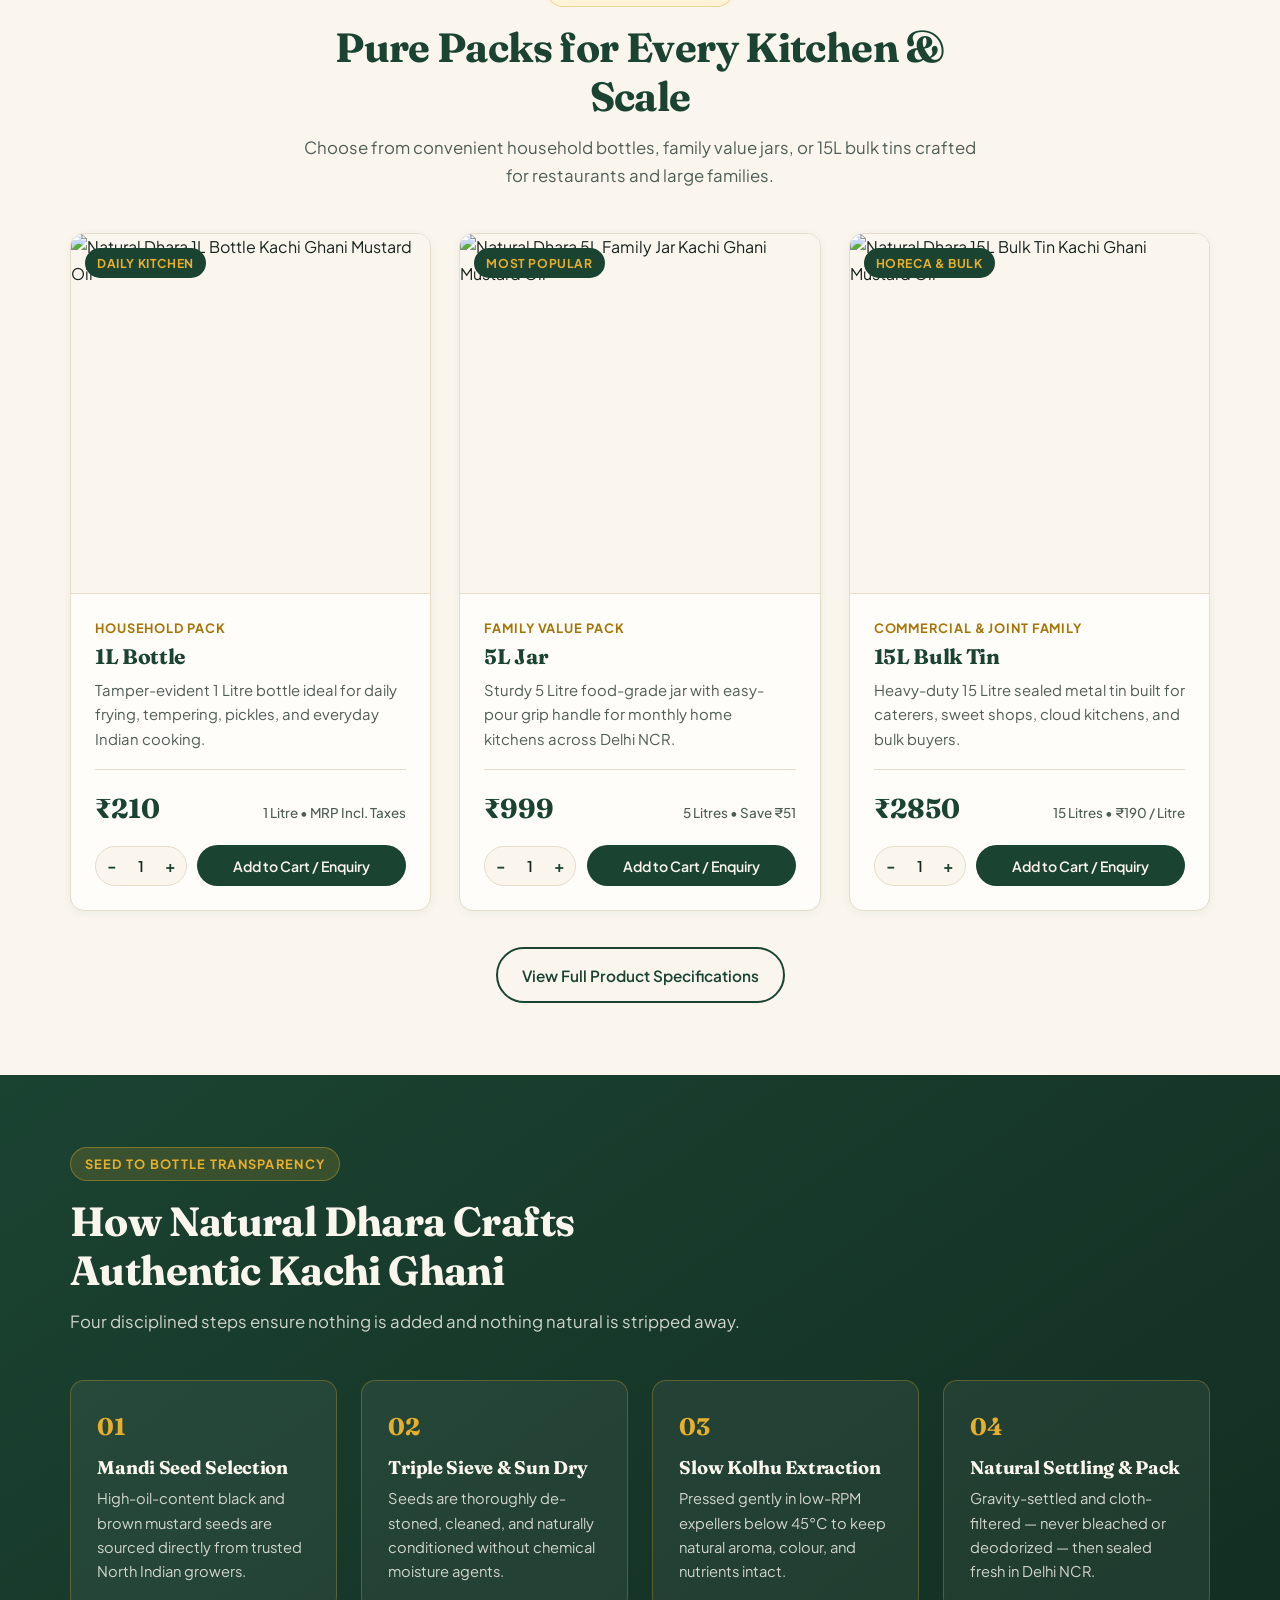
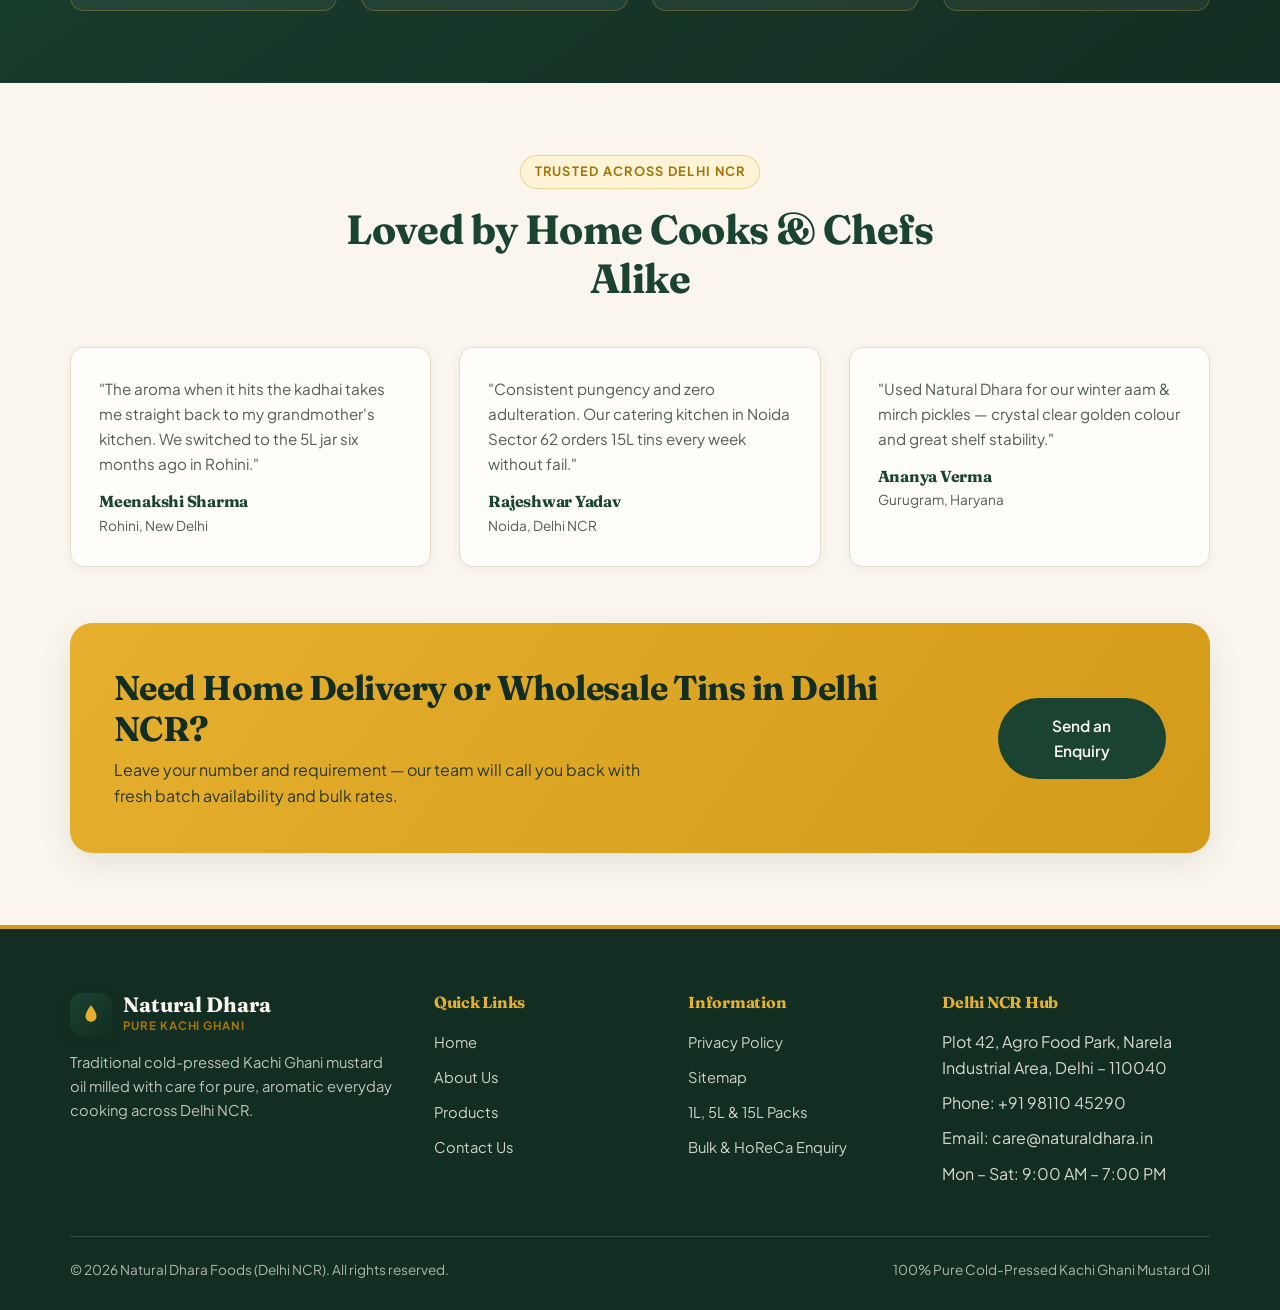
==== commit 5ed7aae6: "Update delivery location from Delhi NCR to Giridih" ====
--- a/index.html
+++ b/index.html
@@ -1,6 +1,12 @@
 <!DOCTYPE html>
 <html lang="en">
 <head>
+  <script async src="https://www.googletagmanager.com/gtm.js?id=GTM-T24SJVNS"></script>
+<script>
+  window.dataLayer = window.dataLayer || [];
+  function gtag(){dataLayer.push(arguments);}
+  gtag('js', new Date());
+</script>
   <meta charset="UTF-8" />
   <meta name="viewport" content="width=device-width, initial-scale=1.0" />
   <title>Natural Dhara | Pure Cold-Pressed Kachi Ghani Mustard Oil — Delhi NCR</title>
@@ -13,7 +19,7 @@
 <body>
 
   <div class="top-strip">
-    Fresh Cold-Pressed Batch Ready • Free Delivery in <span>Delhi NCR</span> on Bulk &amp; Family Packs
+    Fresh Cold-Pressed Batch Ready • Free Delivery in <span>Giridih & Nearby areas</span> on Bulk &amp; Family Packs
   </div>
 
   <header class="site-header">
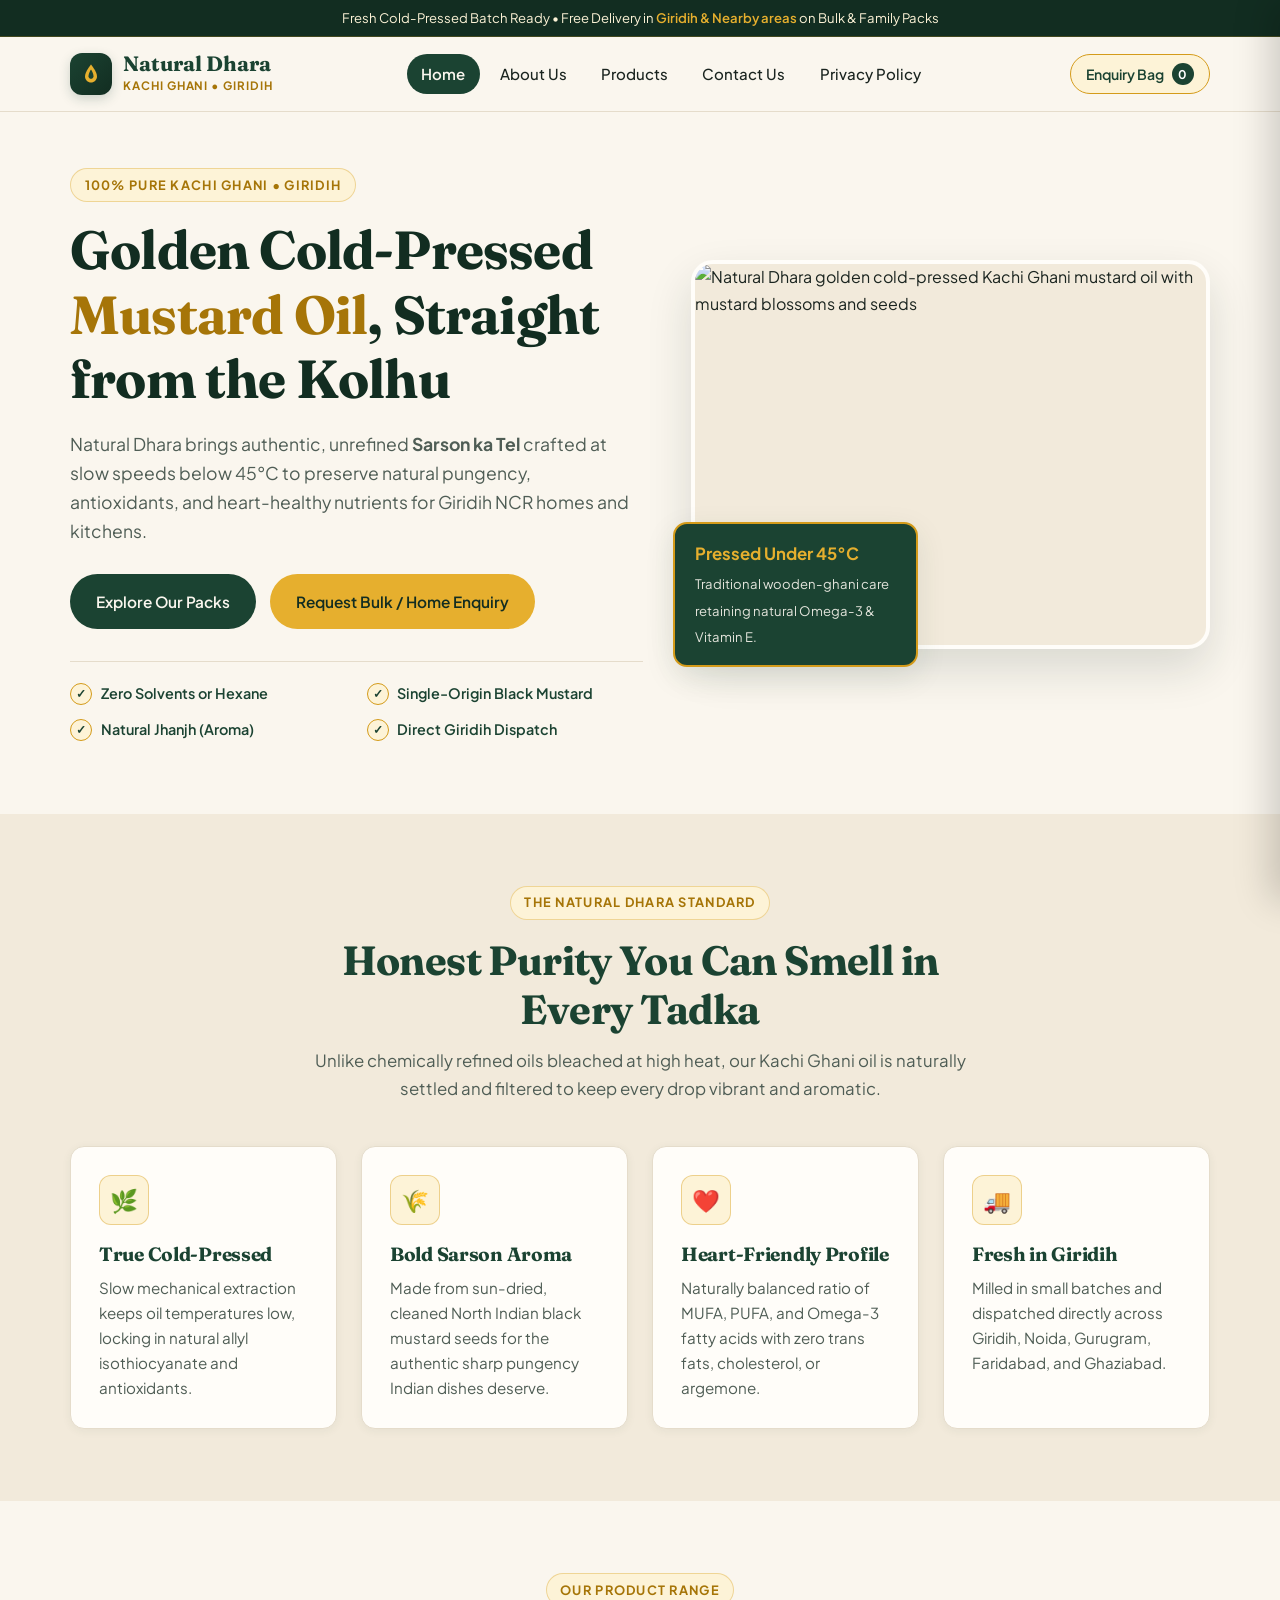
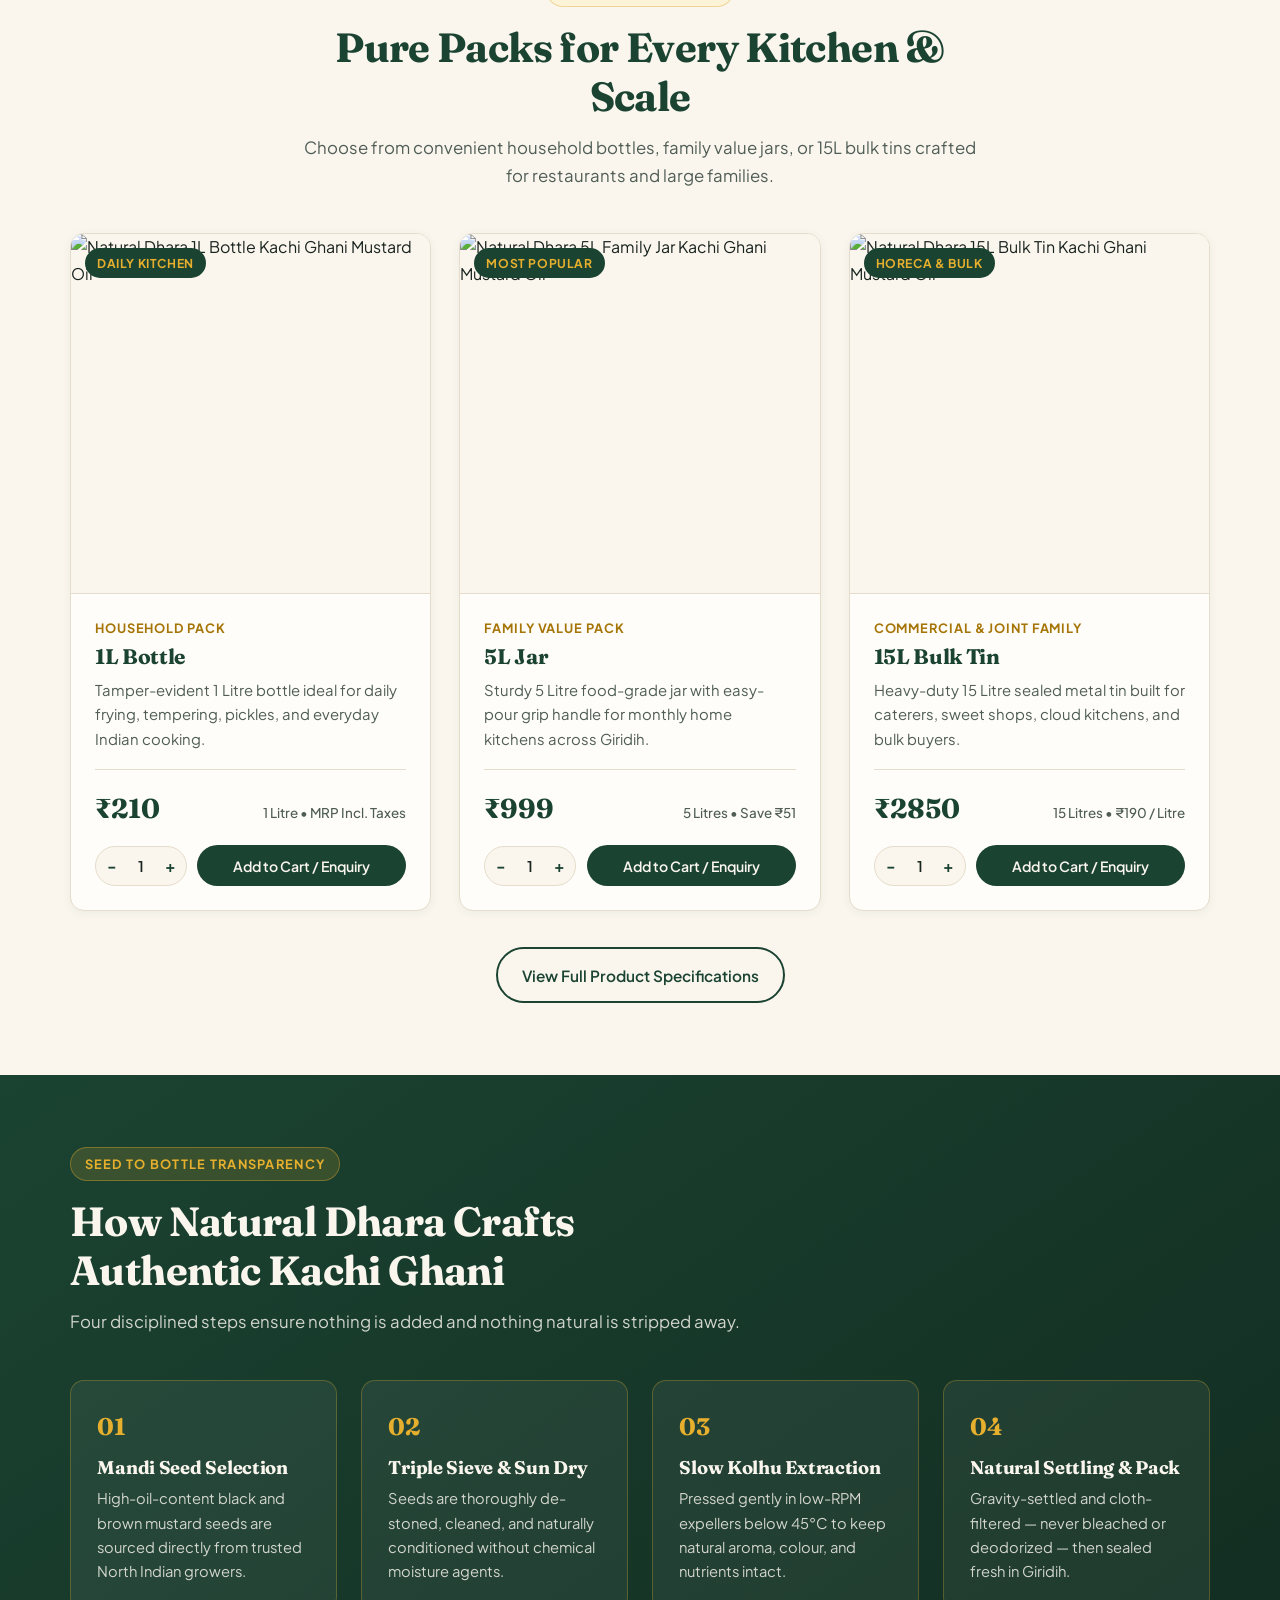
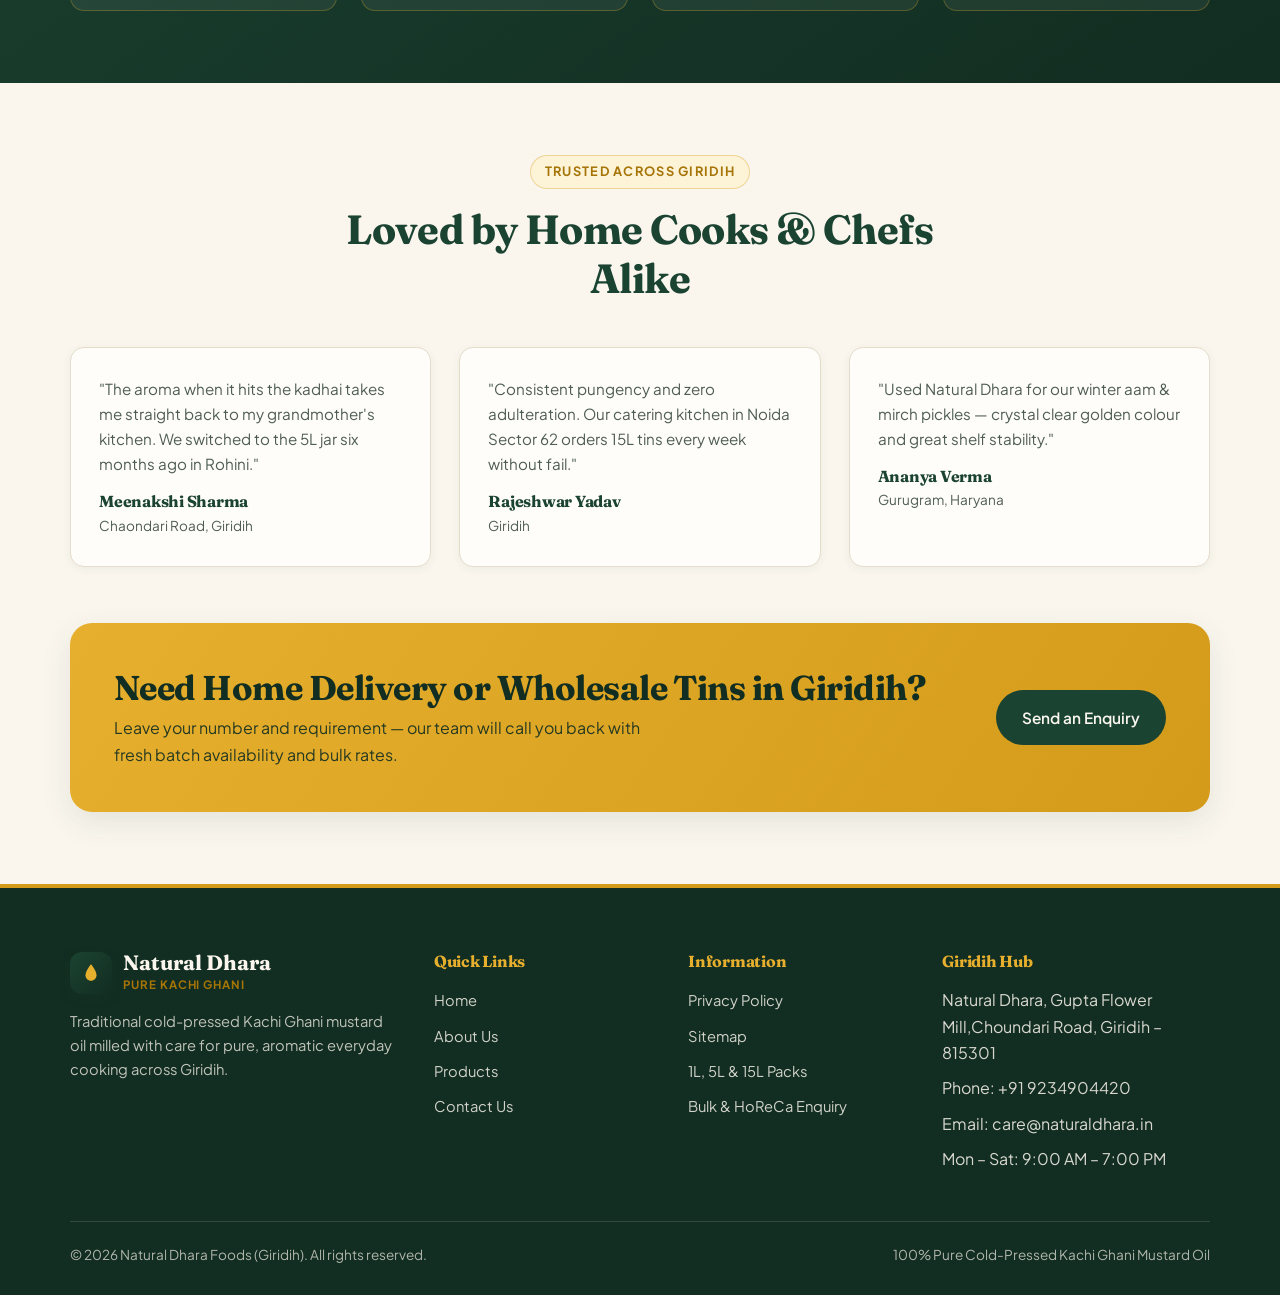
==== commit b287593e: "Update location references from Delhi NCR to Giridih" ====
--- a/index.html
+++ b/index.html
@@ -9,12 +9,35 @@
 </script>
   <meta charset="UTF-8" />
   <meta name="viewport" content="width=device-width, initial-scale=1.0" />
-  <title>Natural Dhara | Pure Cold-Pressed Kachi Ghani Mustard Oil — Delhi NCR</title>
-  <meta name="description" content="Natural Dhara delivers 100% pure, unrefined cold-pressed Kachi Ghani mustard oil across Delhi NCR. Shop 1L bottle, 5L family jar, and 15L bulk tin." />
+  <title>Kachi Ghani Mustard Oil in Giridih | Natural Dhara Cold-Pressed Sarson Tel</title>
+  <meta name="description" content="Natural Dhara: 100% pure cold-pressed Kachi Ghani mustard oil in Giridih, Jharkhand. 1L bottle and 5L family jar. Order on WhatsApp for local delivery." />
   <link rel="preconnect" href="https://fonts.googleapis.com" />
   <link rel="preconnect" href="https://fonts.gstatic.com" crossorigin />
   <link href="https://fonts.googleapis.com/css2?family=Fraunces:opsz,wght@9..144,600;9..144,700&family=Plus+Jakarta+Sans:wght@400;500;600;700&display=swap" rel="stylesheet" />
   <link rel="stylesheet" href="styles.css" />
+  <link rel="canonical" href="https://naturaldhara.shop/" />
+<meta property="og:title" content="Natural Dhara | Kachi Ghani Mustard Oil, Giridih" />
+<meta property="og:description" content="Pure cold-pressed mustard oil from Giridih, Jharkhand." />
+<meta property="og:url" content="https://naturaldhara.shop/" />
+<meta property="og:type" content="website" />
+<script type="application/ld+json">
+{
+  "@context": "https://schema.org",
+  "@type": "Store",
+  "name": "Natural Dhara",
+  "url": "https://naturaldhara.shop",
+  "description": "Cold-pressed Kachi Ghani mustard oil in Giridih, Jharkhand.",
+  "address": {
+    "@type": "PostalAddress",
+    "streetAddress": "Gupta Rest House, Chandori Road, Buxidih",
+    "addressLocality": "Giridih",
+    "addressRegion": "Jharkhand",
+    "postalCode": "815301",
+    "addressCountry": "IN"
+  },
+  "areaServed": ["Giridih", "Dhanbad", "Bokaro", "Hazaribagh"]
+}
+</script>
 </head>
 <body>
 
@@ -33,7 +56,7 @@
         </span>
         <span class="brand-text">
           <span class="brand-name">Natural Dhara</span>
-          <span class="brand-sub">Kachi Ghani • Delhi NCR</span>
+          <span class="brand-sub">Kachi Ghani • Giridih</span>
         </span>
       </a>
 
@@ -66,10 +89,10 @@
     <section class="hero">
       <div class="container hero-grid">
         <div class="hero-content">
-          <span class="eyebrow">100% Pure Kachi Ghani • Delhi NCR</span>
+          <span class="eyebrow">100% Pure Kachi Ghani • Giridih</span>
           <h1>Golden Cold-Pressed <span class="highlight">Mustard Oil</span>, Straight from the Kolhu</h1>
           <p class="hero-lead">
-            Natural Dhara brings authentic, unrefined <strong>Sarson ka Tel</strong> crafted at slow speeds below 45°C to preserve natural pungency, antioxidants, and heart-healthy nutrients for Delhi NCR homes and kitchens.
+            Natural Dhara brings authentic, unrefined <strong>Sarson ka Tel</strong> crafted at slow speeds below 45°C to preserve natural pungency, antioxidants, and heart-healthy nutrients for Giridih NCR homes and kitchens.
           </p>
           <div class="hero-cta">
             <a href="products.html" class="btn btn-primary">Explore Our Packs</a>
@@ -90,7 +113,7 @@
             </div>
             <div class="hero-badge-item">
               <span class="badge-dot">✓</span>
-              <span>Direct Delhi NCR Dispatch</span>
+              <span>Direct Giridih Dispatch</span>
             </div>
           </div>
         </div>
@@ -134,8 +157,8 @@
           </article>
           <article class="card">
             <div class="feature-icon" aria-hidden="true">🚚</div>
-            <h3>Fresh in Delhi NCR</h3>
-            <p>Milled in small batches and dispatched directly across Delhi, Noida, Gurugram, Faridabad, and Ghaziabad.</p>
+            <h3>Fresh in Giridih</h3>
+            <p>Milled in small batches and dispatched directly across Giridih, Noida, Gurugram, Faridabad, and Ghaziabad.</p>
           </article>
         </div>
       </div>
@@ -185,7 +208,7 @@
             <div class="product-body">
               <span class="product-meta">Family Value Pack</span>
               <h3 class="product-title">5L Jar</h3>
-              <p class="product-desc">Sturdy 5 Litre food-grade jar with easy-pour grip handle for monthly home kitchens across Delhi NCR.</p>
+              <p class="product-desc">Sturdy 5 Litre food-grade jar with easy-pour grip handle for monthly home kitchens across Giridih.</p>
               <div class="product-footer">
                 <div class="price-row">
                   <span class="product-price">₹999</span>
@@ -264,7 +287,7 @@
           <div class="process-card">
             <span class="process-step">04</span>
             <h3>Natural Settling &amp; Pack</h3>
-            <p>Gravity-settled and cloth-filtered — never bleached or deodorized — then sealed fresh in Delhi NCR.</p>
+            <p>Gravity-settled and cloth-filtered — never bleached or deodorized — then sealed fresh in Giridih.</p>
           </div>
         </div>
       </div>
@@ -274,7 +297,7 @@
     <section class="section">
       <div class="container">
         <div class="section-header centered">
-          <span class="eyebrow">Trusted Across Delhi NCR</span>
+          <span class="eyebrow">Trusted Across Giridih</span>
           <h2>Loved by Home Cooks &amp; Chefs Alike</h2>
         </div>
 
@@ -282,12 +305,12 @@
           <article class="card">
             <p>"The aroma when it hits the kadhai takes me straight back to my grandmother's kitchen. We switched to the 5L jar six months ago in Rohini."</p>
             <h4 style="margin-top:1rem;">Meenakshi Sharma</h4>
-            <span style="font-size:0.85rem;color:var(--text-muted);">Rohini, New Delhi</span>
+            <span style="font-size:0.85rem;color:var(--text-muted);">Chaondari Road, Giridih</span>
           </article>
           <article class="card">
             <p>"Consistent pungency and zero adulteration. Our catering kitchen in Noida Sector 62 orders 15L tins every week without fail."</p>
             <h4 style="margin-top:1rem;">Rajeshwar Yadav</h4>
-            <span style="font-size:0.85rem;color:var(--text-muted);">Noida, Delhi NCR</span>
+            <span style="font-size:0.85rem;color:var(--text-muted);">Giridih</span>
           </article>
           <article class="card">
             <p>"Used Natural Dhara for our winter aam &amp; mirch pickles — crystal clear golden colour and great shelf stability."</p>
@@ -298,7 +321,7 @@
 
         <div class="cta-banner">
           <div>
-            <h2>Need Home Delivery or Wholesale Tins in Delhi NCR?</h2>
+            <h2>Need Home Delivery or Wholesale Tins in Giridih?</h2>
             <p>Leave your number and requirement — our team will call you back with fresh batch availability and bulk rates.</p>
           </div>
           <a href="contact.html" class="btn btn-primary">Send an Enquiry</a>
@@ -322,7 +345,7 @@
               <span class="brand-sub">Pure Kachi Ghani</span>
             </span>
           </a>
-          <p>Traditional cold-pressed Kachi Ghani mustard oil milled with care for pure, aromatic everyday cooking across Delhi NCR.</p>
+          <p>Traditional cold-pressed Kachi Ghani mustard oil milled with care for pure, aromatic everyday cooking across Giridih.</p>
         </div>
 
         <div>
@@ -346,10 +369,10 @@
         </div>
 
         <div>
-          <h4>Delhi NCR Hub</h4>
+          <h4>Giridih Hub</h4>
           <ul class="footer-links">
-            <li>Plot 42, Agro Food Park, Narela Industrial Area, Delhi – 110040</li>
-            <li>Phone: +91 98110 45290</li>
+            <li>Natural Dhara, Gupta Flower Mill,Choundari Road, Giridih – 815301</li>
+            <li>Phone: +91 9234904420</li>
             <li>Email: care@naturaldhara.in</li>
             <li>Mon – Sat: 9:00 AM – 7:00 PM</li>
           </ul>
@@ -357,7 +380,7 @@
       </div>
 
       <div class="footer-bottom">
-        <span>© 2026 Natural Dhara Foods (Delhi NCR). All rights reserved.</span>
+        <span>© 2026 Natural Dhara Foods (Giridih). All rights reserved.</span>
         <span>100% Pure Cold-Pressed Kachi Ghani Mustard Oil</span>
       </div>
     </div>
